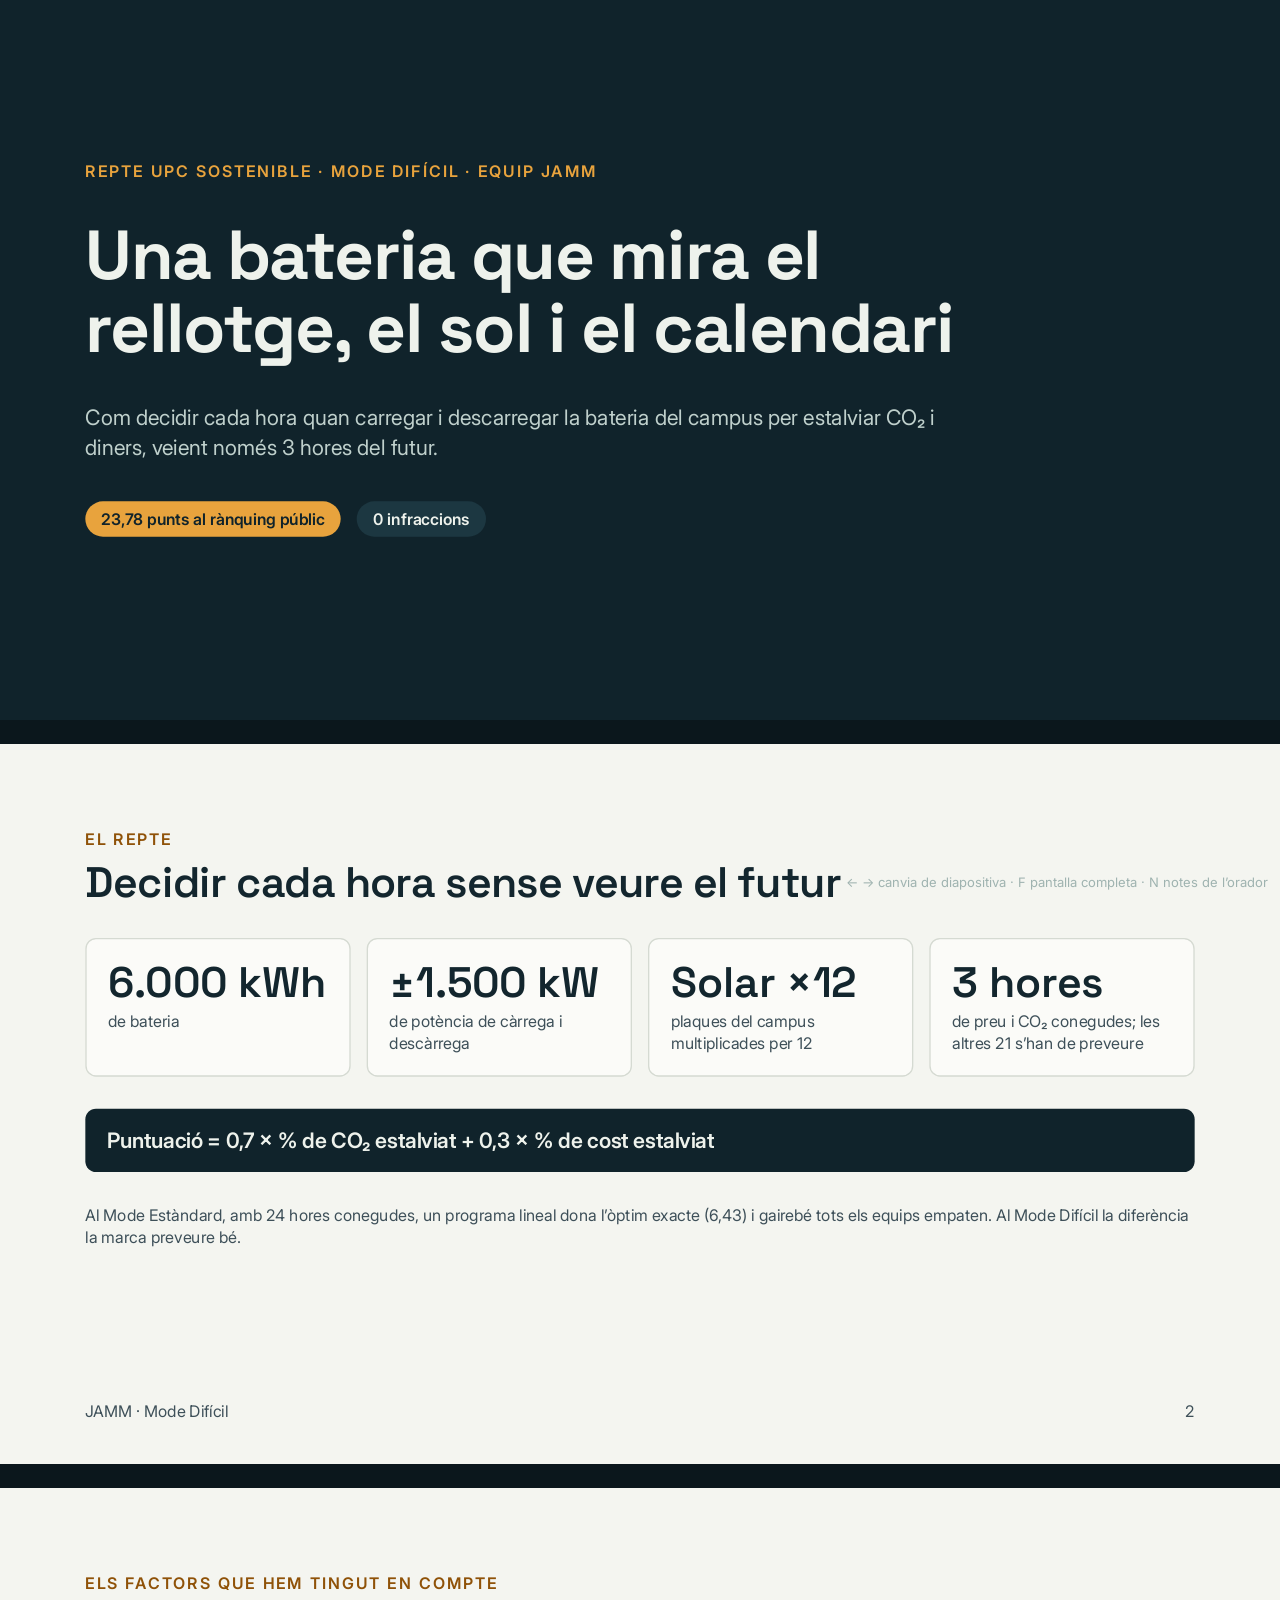
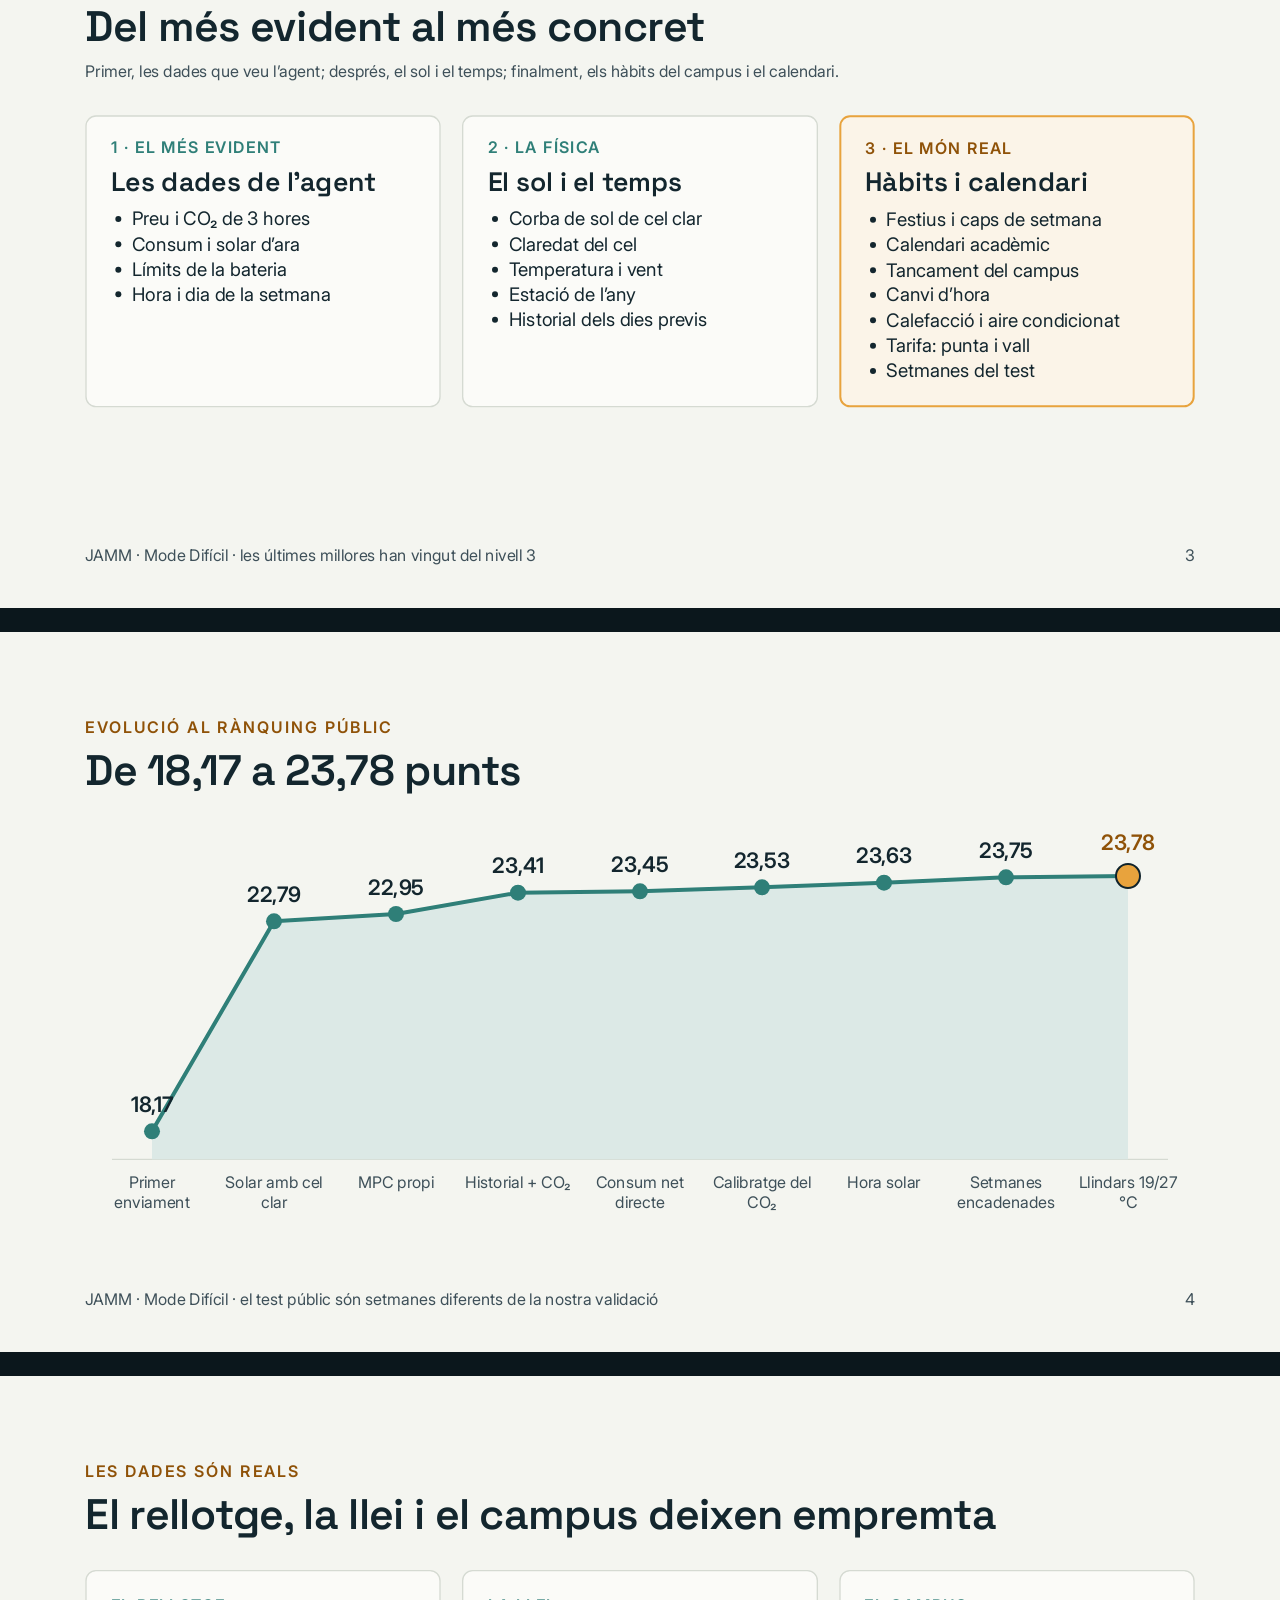
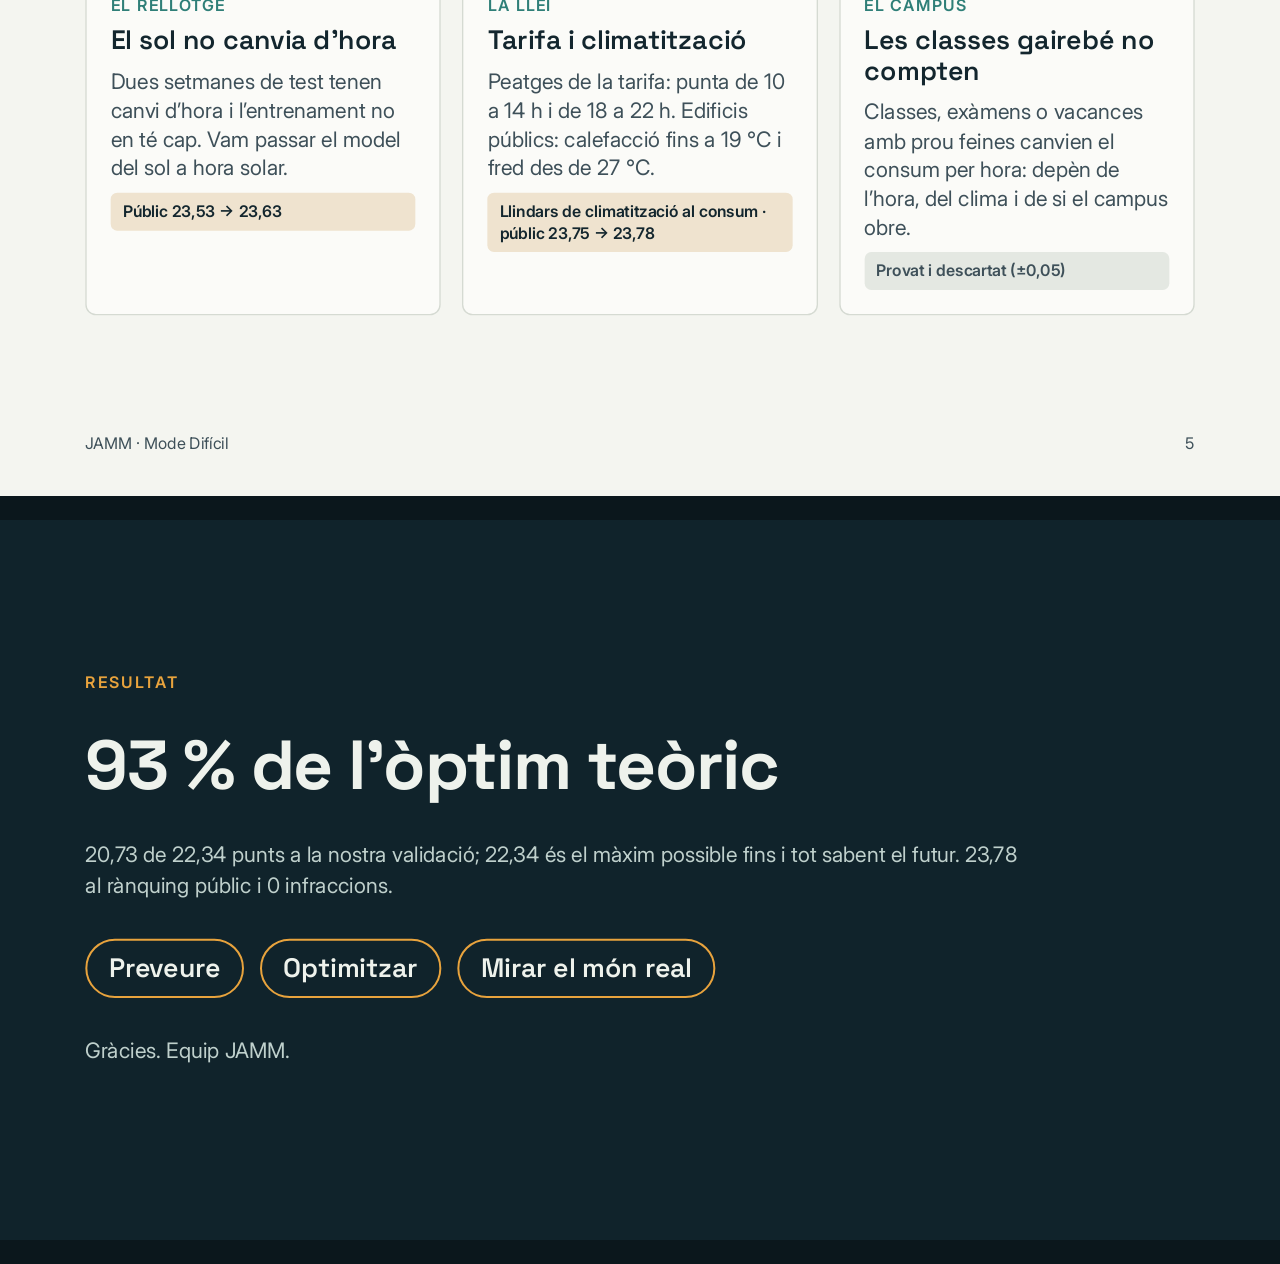
==== docs/presentacio_JAMM_ca.html @ a5fbaa05 "Presentació en català (6 diapositives) en HTML autònom Co-Authored-By: Claude Opus 5.5 <noreply@anth" ====
<!doctype html>
<html lang="ca"><head><meta charset="utf-8"><meta name="viewport" content="width=device-width,initial-scale=1">
<title>JAMM · Bateria del campus</title>
<link rel="stylesheet" href="https://fonts.googleapis.com/css2?family=Space+Grotesk:wght@300..700&family=Inter:wght@400;600&display=swap">
<style>
html,body{margin:0;background:#0B171C;}
body{counter-reset:page;}
.frame{position:relative;width:100vw;overflow:hidden;margin:0 auto 24px;}
.frame>section{position:absolute;left:0;top:0;width:1920px;height:1080px;transform-origin:0 0;}
.frame>section aside{display:none;}
body.notes .frame>section aside{display:block;position:absolute;left:128px;right:128px;bottom:8px;font-size:22px;line-height:1.35;background:rgba(16,35,43,.92);color:#EEF2EC;padding:16px 20px;border-radius:12px;}
.help{position:fixed;right:12px;bottom:10px;font:13px Inter,Arial,sans-serif;color:#9fb3b0;}
h1,h2,h3,p,ul{margin:0;}
:root {
  --dark: #10232B;
  --light: #F4F5F0;
  --amber: #E8A33D;
  --amber-ink: #8F5208;
  --ink: #13262E;
  --body: #3E5059;
  --dbody: #BFD0CC;
  --card: #FBFBF8;
  --line: #D5DAD2;
  --teal: #2F7F78;
}

section {
  background: var(--light);
  color: var(--ink);
  font-family: 'Inter', Arial, sans-serif;
  padding: 128px 128px 160px;
  display: flex;
  flex-direction: column;
  gap: 48px;
  box-sizing: border-box;
  counter-increment: page;
}
section.dark { background: var(--dark); color: #EEF2EC; }
section.accent { background: var(--amber); color: var(--dark); }

h1 { font-family: 'Space Grotesk', Arial, sans-serif; font-size: 104px; font-weight: 700; line-height: 1.05; letter-spacing: -2px; }
h2 { font-family: 'Space Grotesk', Arial, sans-serif; font-size: 64px; font-weight: 600; line-height: 1.1; letter-spacing: -1px; }
h3 { font-family: 'Space Grotesk', Arial, sans-serif; font-size: 40px; font-weight: 600; line-height: 1.15; }

.eyebrow { font-size: 24px; font-weight: 600; letter-spacing: 3px; text-transform: uppercase; color: var(--amber-ink); }
section.dark .eyebrow { color: var(--amber); }
section.accent .eyebrow { color: var(--dark); }

.lead { font-size: 32px; line-height: 1.45; color: var(--body); }
section.dark .lead { color: var(--dbody); }
section.accent .lead { color: var(--dark); }

.head { display: flex; flex-direction: column; gap: 16px; }

/* pie: una fila fijada */
.foot { position: absolute; left: 128px; bottom: 64px; width: 1664px; display: flex; justify-content: space-between; }
.foot .ft { font-size: 24px; color: var(--body); }
section.dark .foot .ft { color: var(--dbody); }
section.accent .foot .ft { color: var(--dark); }
.pg { font-size: 24px; color: var(--body); }
.pg::after { content: counter(page); }
section.accent .pg { color: var(--dark); }

/* portada */
.cover-title { max-width: 1400px; }
.cover-meta { display: flex; gap: 24px; }
.pill { font-size: 24px; font-weight: 600; padding: 12px 24px; border-radius: 999px; background: #1C3741; color: #EEF2EC; }
.pill.hot { background: var(--amber); color: var(--dark); }

/* tarjetas de cifras */
.tiles { display: grid; grid-template-columns: repeat(4, 1fr); gap: 24px; }
.tile { background: var(--card); border: 2px solid var(--line); border-radius: 16px; padding: 32px; display: flex; flex-direction: column; gap: 8px; }
.tile .big { font-family: 'Space Grotesk', Arial, sans-serif; font-size: 64px; font-weight: 600; line-height: 1.05; color: var(--ink); }
.tile .lbl { font-size: 24px; line-height: 1.35; color: var(--body); }
.formula { font-size: 32px; font-weight: 600; padding: 28px 32px; border-radius: 16px; background: var(--dark); color: #EEF2EC; }
.note { font-size: 24px; line-height: 1.4; color: var(--body); }

/* flujo de decisión */
.flow { display: flex; align-items: center; gap: 16px; }
.step { flex: 1; background: var(--card); border: 2px solid var(--line); border-radius: 16px; padding: 32px; display: flex; flex-direction: column; gap: 12px; align-self: stretch; }
.step .n { font-size: 24px; font-weight: 600; color: var(--amber-ink); }
.step .t { font-size: 24px; line-height: 1.4; color: var(--body); }
.arrow { width: 56px; height: 28px; background: var(--amber); }
.loop { font-size: 32px; line-height: 1.4; color: var(--ink); padding-left: 24px; border-left: 6px solid var(--amber); }

/* cifras grandes (diapositiva de acento) */
.vo { display: grid; grid-template-columns: repeat(3, 1fr); gap: 48px; }
.vo-item { display: flex; flex-direction: column; gap: 12px; padding-top: 24px; border-top: 4px solid var(--dark); }
.vo-item .num { font-family: 'Space Grotesk', Arial, sans-serif; font-size: 104px; font-weight: 700; line-height: 1; color: var(--dark); }
.vo-item .what { font-size: 32px; line-height: 1.35; color: var(--dark); }

/* gráfico de evolución */
.chart { position: relative; width: 1664px; height: 560px; }
.chart .val { position: absolute; width: 160px; font-size: 32px; font-weight: 600; text-align: center; color: var(--ink); }
.chart .val.best { color: var(--amber-ink); }
.chart .lab { position: absolute; top: 520px; width: 220px; font-size: 24px; line-height: 1.25; text-align: center; color: var(--body); }

/* tabla */
.tbl { font-size: 32px; color: var(--ink); width: 1664px; }

/* tarjetas del mundo real */
.cards3 { display: grid; grid-template-columns: repeat(3, 1fr); gap: 32px; }
.wcard { background: var(--card); border: 2px solid var(--line); border-radius: 16px; padding: 36px; display: flex; flex-direction: column; gap: 16px; }
.wcard .tag { font-size: 24px; font-weight: 600; letter-spacing: 2px; text-transform: uppercase; color: var(--teal); }
.wcard .txt { font-size: 32px; line-height: 1.35; color: var(--body); }
.wcard .res { font-size: 24px; font-weight: 600; line-height: 1.35; padding: 12px 18px; border-radius: 10px; background: #EFE3CF; color: var(--ink); }
.wcard .res.off { background: #E4E8E2; color: var(--body); }

/* filas de rigor */
.rows { display: flex; flex-direction: column; gap: 24px; }
.row { display: flex; gap: 32px; align-items: flex-start; background: var(--card); border: 2px solid var(--line); border-radius: 16px; padding: 24px 36px; }
.row .k { font-family: 'Space Grotesk', Arial, sans-serif; font-size: 64px; font-weight: 700; line-height: 1; color: var(--amber-ink); min-width: 64px; }
.row .rt { display: flex; flex-direction: column; gap: 8px; }
.row .rt .t { font-size: 32px; line-height: 1.35; color: var(--body); }

/* factors: tres nivells, del més evident al més concret */
.sub { font-size: 24px; line-height: 1.4; color: var(--body); }
.tiers { display: grid; grid-template-columns: repeat(3, 1fr); gap: 32px; }
.tier { background: var(--card); border: 2px solid var(--line); border-radius: 16px; padding: 32px 36px; display: flex; flex-direction: column; gap: 14px; }
.tier.hot { border: 3px solid var(--amber); background: #FBF4E8; }
.tier .lvl { font-size: 24px; font-weight: 600; letter-spacing: 2px; text-transform: uppercase; color: var(--teal); }
.tier.hot .lvl { color: var(--amber-ink); }
.tier .fl { font-size: 28px; line-height: 1.35; color: var(--ink); padding-left: 32px; }

/* cierre */
.words { display: flex; gap: 24px; }
.word { font-family: 'Space Grotesk', Arial, sans-serif; font-size: 40px; font-weight: 600; padding: 16px 32px; border-radius: 999px; border: 3px solid var(--amber); color: #EEF2EC; }

/* entrada suave */
@keyframes rise { from { opacity: 0; transform: translateY(24px); } to { opacity: 1; transform: translateY(0); } }
.in { animation: rise 600ms ease-out both; animation-delay: calc(var(--i, 0) * 120ms); }

</style></head><body>
<section id="cover" class="dark" style="justify-content:center; gap:56px;">
<p class="eyebrow">Repte UPC Sostenible · Mode Difícil · Equip JAMM</p>
<h1 class="cover-title">Una bateria que mira el rellotge, el sol i el calendari</h1>
<p class="lead" style="max-width:1300px;">Com decidir cada hora quan carregar i descarregar la bateria del campus per estalviar CO₂ i diners, veient només 3 hores del futur.</p>
<div class="cover-meta">
<p class="pill hot">23,78 punts al rànquing públic</p>
<p class="pill">0 infraccions</p>
</div>
<aside>Bon dia. Som l’equip JAMM. El nostre repte era controlar la bateria del campus hora a hora per estalviar el màxim de CO₂ i de diners. La dificultat: només veiem 3 hores del mercat. En aquests minuts us expliquem com ho hem resolt i, sobretot, què hem après d’unes dades que són reals.</aside>
</section>

<section id="reto">
<div class="head">
<p class="eyebrow">El repte</p>
<h2>Decidir cada hora sense veure el futur</h2>
</div>
<div class="tiles">
<div class="tile in" style="--i:0;"><p class="big">6.000 kWh</p><p class="lbl">de bateria</p></div>
<div class="tile in" style="--i:1;"><p class="big">±1.500 kW</p><p class="lbl">de potència de càrrega i descàrrega</p></div>
<div class="tile in" style="--i:2;"><p class="big">Solar ×12</p><p class="lbl">plaques del campus multiplicades per 12</p></div>
<div class="tile in" style="--i:3;"><p class="big">3 hores</p><p class="lbl">de preu i CO₂ conegudes; les altres 21 s’han de preveure</p></div>
</div>
<p class="formula">Puntuació = 0,7 × % de CO₂ estalviat + 0,3 × % de cost estalviat</p>
<p class="note">Al Mode Estàndard, amb 24 hores conegudes, un programa lineal dona l’òptim exacte (6,43) i gairebé tots els equips empaten. Al Mode Difícil la diferència la marca preveure bé.</p>
<div class="foot"><p class="ft">JAMM · Mode Difícil</p><div class="pg"></div></div>
<aside>El Mode Difícil té una bateria de 6.000 quilowatts hora, una potència de 1.500 i les plaques multiplicades per 12. Però només coneixem 3 hores de preu i de CO₂. La puntuació premia sobretot el CO₂, un 70 %. Al mode estàndard, amb 24 hores conegudes, un optimitzador ja dona el màxim exacte i per això tothom empatava. Aquí el que marca la diferència és preveure.</aside>
</section>

<section id="factors">
<div class="head">
<p class="eyebrow">Els factors que hem tingut en compte</p>
<h2>Del més evident al més concret</h2>
<p class="sub">Primer, les dades que veu l’agent; després, el sol i el temps; finalment, els hàbits del campus i el calendari.</p>
</div>
<div class="tiers">
<div class="tier in" style="--i:0;">
<p class="lvl">1 · El més evident</p>
<h3>Les dades de l’agent</h3>
<ul class="fl">
<li>Preu i CO₂ de 3 hores</li>
<li>Consum i solar d’ara</li>
<li>Límits de la bateria</li>
<li>Hora i dia de la setmana</li>
</ul>
</div>
<div class="tier in" style="--i:1;">
<p class="lvl">2 · La física</p>
<h3>El sol i el temps</h3>
<ul class="fl">
<li>Corba de sol de cel clar</li>
<li>Claredat del cel</li>
<li>Temperatura i vent</li>
<li>Estació de l’any</li>
<li>Historial dels dies previs</li>
</ul>
</div>
<div class="tier hot in" style="--i:2;">
<p class="lvl">3 · El món real</p>
<h3>Hàbits i calendari</h3>
<ul class="fl">
<li>Festius i caps de setmana</li>
<li>Calendari acadèmic</li>
<li>Tancament del campus</li>
<li>Canvi d’hora</li>
<li>Calefacció i aire condicionat</li>
<li>Tarifa: punta i vall</li>
<li>Setmanes del test</li>
</ul>
</div>
</div>
<div class="foot"><p class="ft">JAMM · Mode Difícil · les últimes millores han vingut del nivell 3</p><div class="pg"></div></div>
<aside>Aquest és el camí que hem seguit. Primer, el més evident: les dades que veu l’agent, el preu, el CO₂, el consum i la solar. Després, la física: la corba del sol, la claredat del cel, la temperatura i l’estació. I finalment, el que fa que aquestes dades siguin reals: els hàbits del campus i el calendari. Festius, vacances, el canvi d’hora, la calefacció i l’aire condicionat segons la temporada, i la tarifa elèctrica. Les últimes millores han vingut d’aquí.</aside>
</section>

<section id="evolucion">
<div class="head">
<p class="eyebrow">Evolució al rànquing públic</p>
<h2>De 18,17 a 23,78 punts</h2>
</div>
<div class="chart">
<svg aria-label="Gràfic de la puntuació pública per versió: 18,17; 22,79; 22,95; 23,41; 23,45; 23,53; 23,63; 23,75 i 23,78" width="1664" height="600" viewBox="0 0 1664 600" style="position:absolute; left:0; top:0; width:1664px; height:600px;">
<line x1="40" y1="500" x2="1624" y2="500" stroke="#D5DAD2" stroke-width="2"/>
<polygon points="100,458 283,143 466,132 649,100 832,98 1015,92 1198,85 1381,77 1564,75 1564,500 100,500" fill="#DCE9E6"/>
<polyline points="100,458 283,143 466,132 649,100 832,98 1015,92 1198,85 1381,77 1564,75" fill="none" stroke="#2F7F78" stroke-width="6" stroke-linejoin="round"/>
<circle cx="100" cy="458" r="12" fill="#2F7F78"/>
<circle cx="283" cy="143" r="12" fill="#2F7F78"/>
<circle cx="466" cy="132" r="12" fill="#2F7F78"/>
<circle cx="649" cy="100" r="12" fill="#2F7F78"/>
<circle cx="832" cy="98" r="12" fill="#2F7F78"/>
<circle cx="1015" cy="92" r="12" fill="#2F7F78"/>
<circle cx="1198" cy="85" r="12" fill="#2F7F78"/>
<circle cx="1381" cy="77" r="12" fill="#2F7F78"/>
<circle cx="1564" cy="75" r="18" fill="#E8A33D" stroke="#10232B" stroke-width="3"/>
</svg>
<p class="val" style="left:20px; top:398px;">18,17</p>
<p class="val" style="left:203px; top:83px;">22,79</p>
<p class="val" style="left:386px; top:72px;">22,95</p>
<p class="val" style="left:569px; top:40px;">23,41</p>
<p class="val" style="left:752px; top:38px;">23,45</p>
<p class="val" style="left:935px; top:32px;">23,53</p>
<p class="val" style="left:1118px; top:25px;">23,63</p>
<p class="val" style="left:1301px; top:17px;">23,75</p>
<p class="val best" style="left:1484px; top:5px;">23,78</p>
<p class="lab" style="left:10px; width:180px;">Primer enviament</p>
<p class="lab" style="left:193px; width:180px;">Solar amb cel clar</p>
<p class="lab" style="left:376px; width:180px;">MPC propi</p>
<p class="lab" style="left:559px; width:180px;">Historial + CO₂</p>
<p class="lab" style="left:742px; width:180px;">Consum net directe</p>
<p class="lab" style="left:925px; width:180px;">Calibratge del CO₂</p>
<p class="lab" style="left:1108px; width:180px;">Hora solar</p>
<p class="lab" style="left:1291px; width:180px;">Setmanes encadenades</p>
<p class="lab" style="left:1474px; width:180px;">Llindars 19/27 °C</p>
</div>
<div class="foot"><p class="ft">JAMM · Mode Difícil · el test públic són setmanes diferents de la nostra validació</p><div class="pg"></div></div>
<aside>Així ha evolucionat la nostra puntuació pública. El gran salt ve de preveure bé la solar amb un model físic de cel clar. Després, cada versió suma dècimes: començar amb historial, un CO₂ millor previst, el calibratge del CO₂, l’hora solar, planificar el salt entre les setmanes del test i, finalment, els llindars de climatització dels edificis públics. De 18,17 a 23,78.</aside>
</section>

<section id="mundo">
<div class="head">
<p class="eyebrow">Les dades són reals</p>
<h2>El rellotge, la llei i el campus deixen empremta</h2>
</div>
<div class="cards3">
<div class="wcard in" style="--i:0;">
<p class="tag">El rellotge</p>
<h3>El sol no canvia d’hora</h3>
<p class="txt">Dues setmanes de test tenen canvi d’hora i l’entrenament no en té cap. Vam passar el model del sol a hora solar.</p>
<p class="res">Públic 23,53 → 23,63</p>
</div>
<div class="wcard in" style="--i:1;">
<p class="tag">La llei</p>
<h3>Tarifa i climatització</h3>
<p class="txt">Peatges de la tarifa: punta de 10 a 14 h i de 18 a 22 h. Edificis públics: calefacció fins a 19 °C i fred des de 27 °C.</p>
<p class="res">Llindars de climatització al consum · públic 23,75 → 23,78</p>
</div>
<div class="wcard in" style="--i:2;">
<p class="tag">El campus</p>
<h3>Les classes gairebé no compten</h3>
<p class="txt">Classes, exàmens o vacances amb prou feines canvien el consum per hora: depèn de l’hora, del clima i de si el campus obre.</p>
<p class="res off">Provat i descartat (±0,05)</p>
</div>
</div>
<div class="foot"><p class="ft">JAMM · Mode Difícil</p><div class="pg"></div></div>
<aside>El més interessant: les dades són reals i el món real hi deixa empremta. El rellotge: el sol no canvia d’hora, però el rellotge sí, i dues setmanes de test tenen canvi d’hora. La llei: el preu porta els peatges de la tarifa regulada, i els edificis públics tenen límits de climatització, 19 graus a l’hivern i 27 a l’estiu; afegir-los al model de consum ens ha donat la millor puntuació. I el campus: vam comprovar que les classes i els exàmens gairebé no canvien el consum, i ho vam descartar.</aside>
</section>

<section id="cierre" class="dark" style="justify-content:center; gap:56px;">
<p class="eyebrow">Resultat</p>
<h1>93 % de l’òptim teòric</h1>
<p class="lead" style="max-width:1400px;">20,73 de 22,34 punts a la nostra validació; 22,34 és el màxim possible fins i tot sabent el futur. 23,78 al rànquing públic i 0 infraccions.</p>
<div class="words">
<p class="word">Preveure</p>
<p class="word">Optimitzar</p>
<p class="word">Mirar el món real</p>
</div>
<p class="lead">Gràcies. Equip JAMM.</p>
<aside>En resum: el nostre agent aconsegueix el 93 % del que faria un agent que conegués el futur. Ho hem aconseguit combinant tres coses: preveure bé, optimitzar cada hora i mirar el món real: el rellotge, la tarifa, les normes de climatització i el calendari. Moltes gràcies.</aside>
</section>

<div class="help">← → canvia de diapositiva · F pantalla completa · N notes de l’orador</div>
<script>
const secs=[...document.querySelectorAll('body>section')];
secs.forEach(s=>{const f=document.createElement('div');f.className='frame';s.parentNode.insertBefore(f,s);f.appendChild(s);});
function fit(){const w=document.documentElement.clientWidth,h=window.innerHeight;const k=document.fullscreenElement?Math.min(w/1920,h/1080):w/1920;
document.querySelectorAll('.frame').forEach(f=>{f.style.width=(1920*k)+'px';f.style.height=(1080*k)+'px';f.firstElementChild.style.transform='scale('+k+')';});}
addEventListener('resize',fit);document.addEventListener('fullscreenchange',fit);fit();
let cur=0;const frames=()=>[...document.querySelectorAll('.frame')];
function go(i){const fs=frames();cur=Math.max(0,Math.min(fs.length-1,i));fs[cur].scrollIntoView({behavior:'smooth',block:'center'});}
addEventListener('keydown',e=>{if(['ArrowRight','ArrowDown','PageDown',' '].includes(e.key)){e.preventDefault();go(cur+1);}
else if(['ArrowLeft','ArrowUp','PageUp'].includes(e.key)){e.preventDefault();go(cur-1);}
else if(e.key==='f'||e.key==='F'){document.fullscreenElement?document.exitFullscreen():document.documentElement.requestFullscreen();}
else if(e.key==='n'||e.key==='N'){document.body.classList.toggle('notes');}});
</script></body></html>
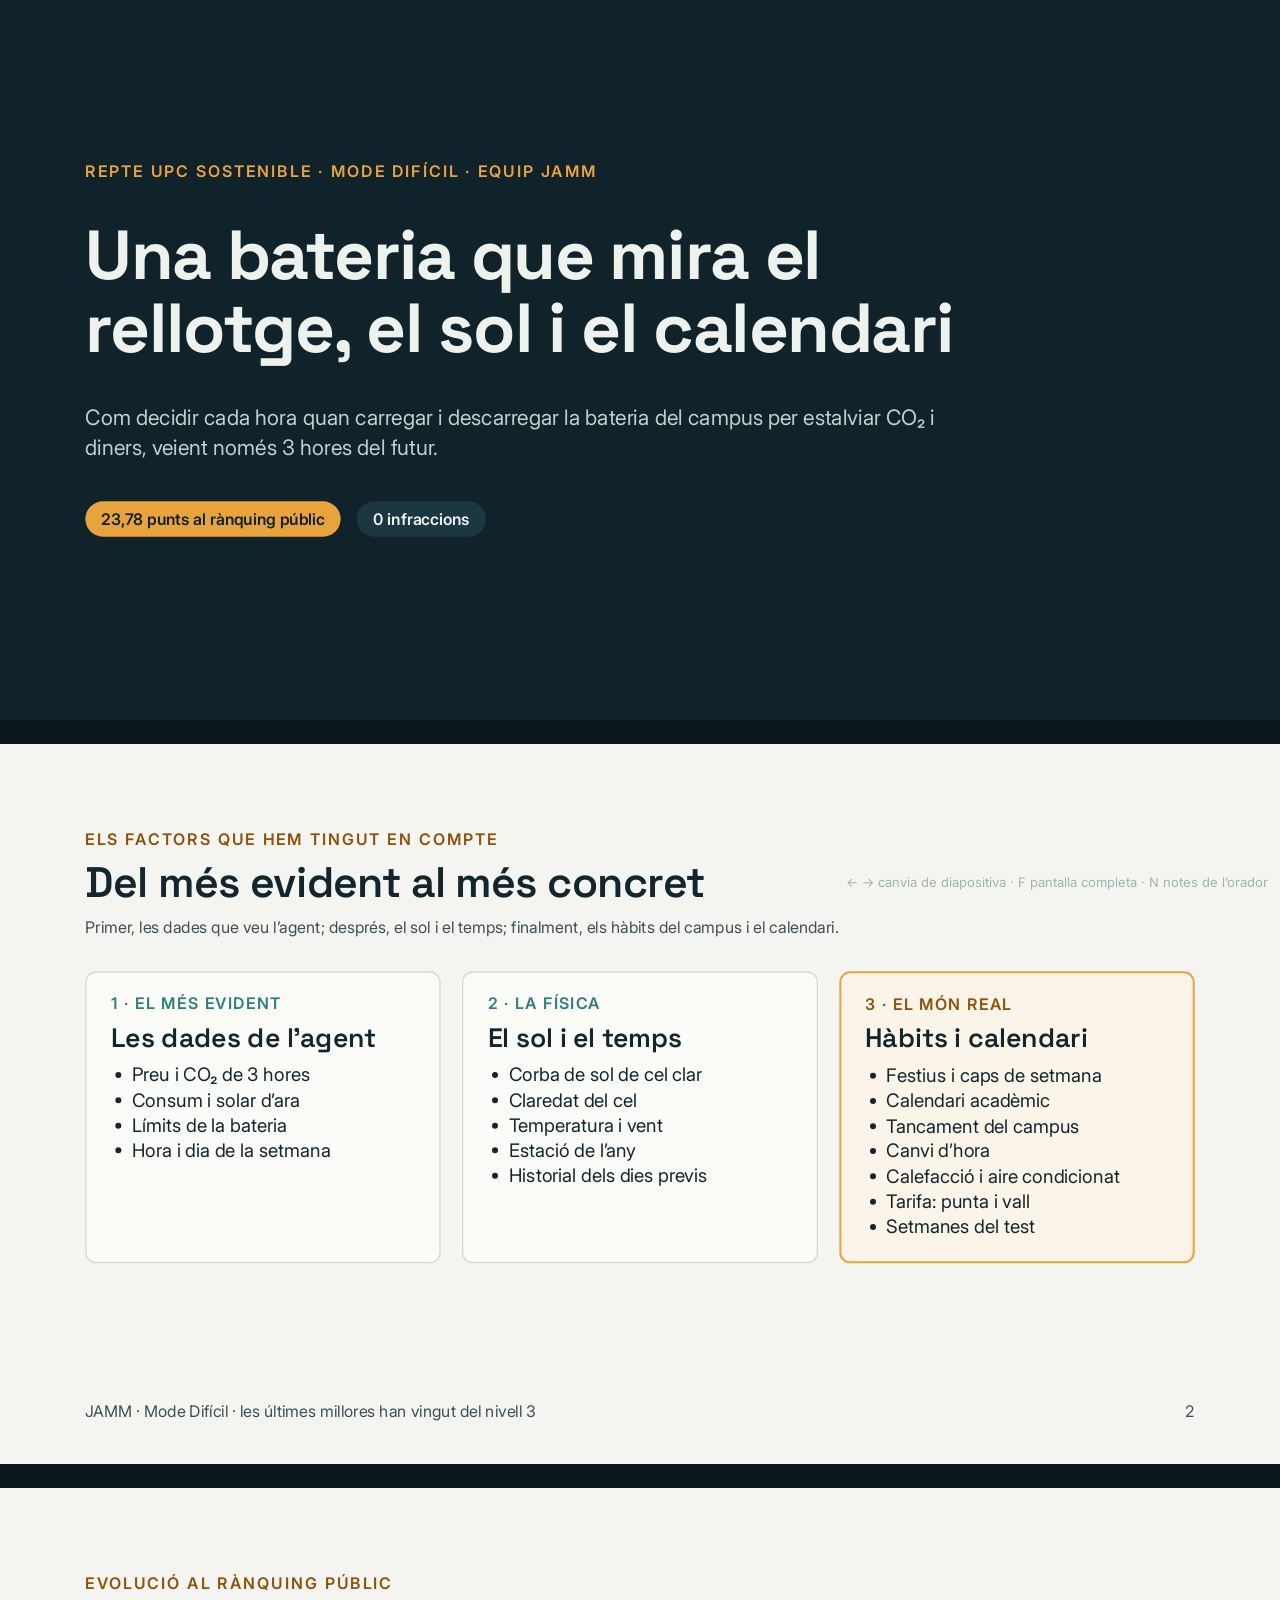
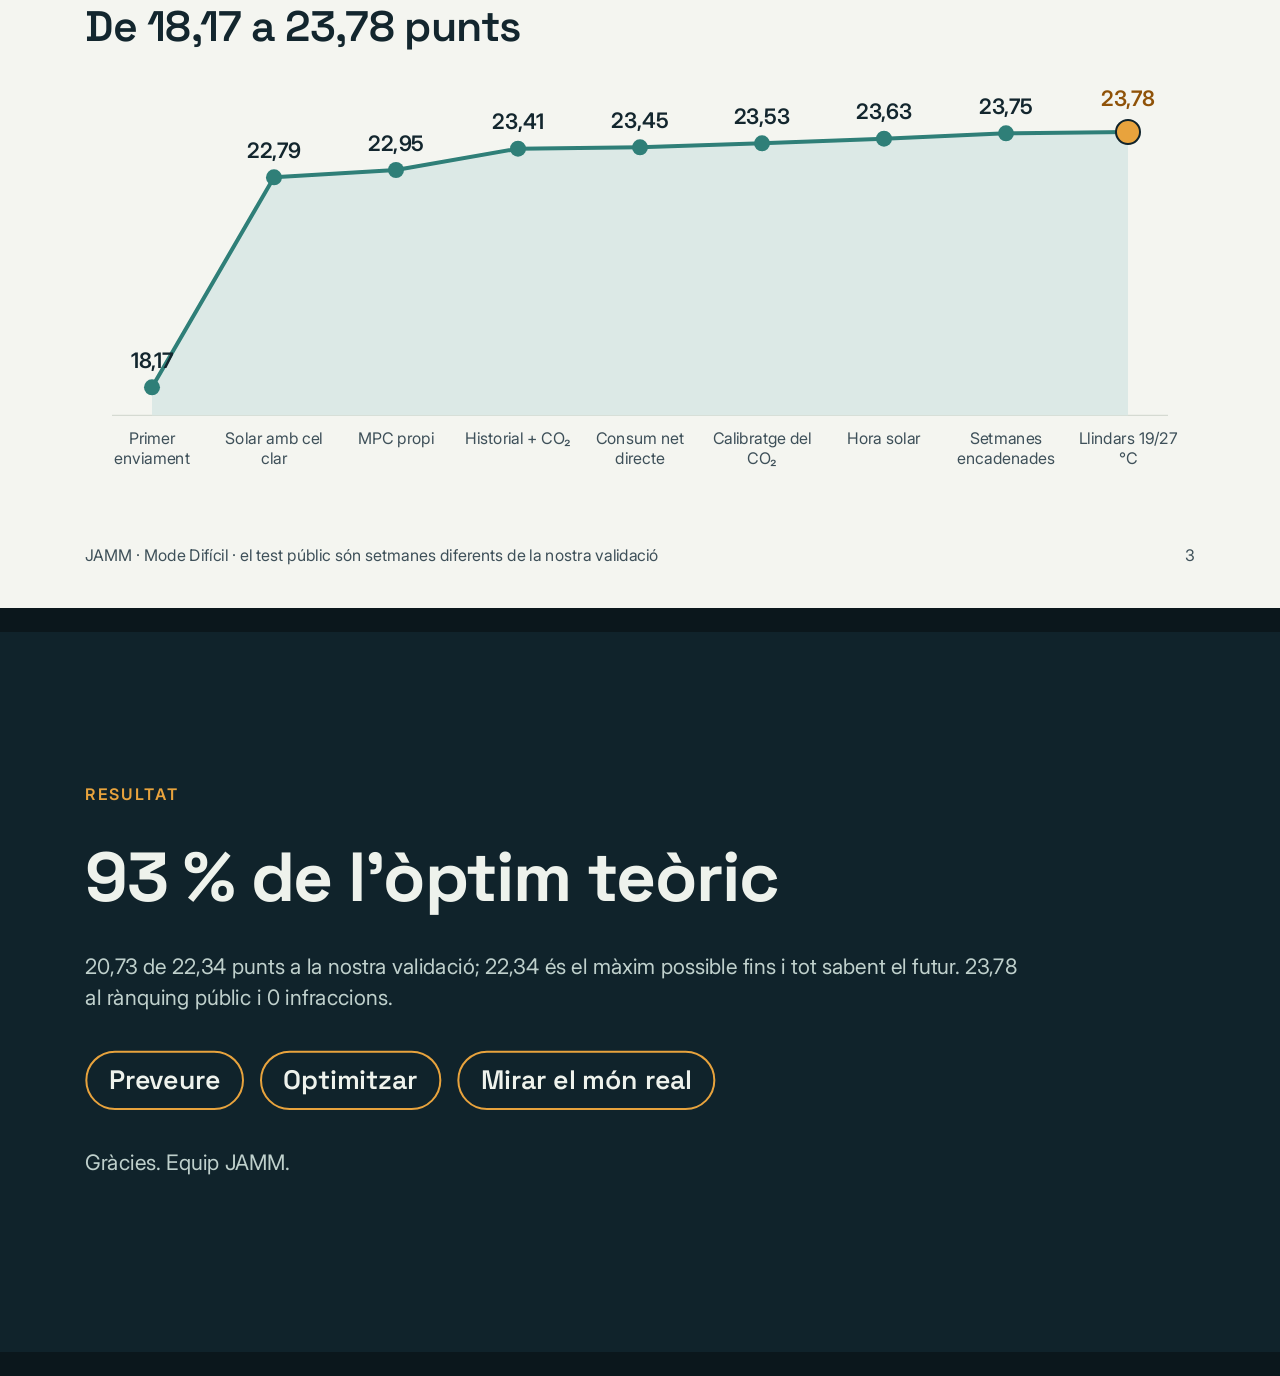
==== commit f7ed4278: "Presentació en català: 4 diapositives (sense el repte ni les dades reals) Co-Authored-By: Claude Opu" ====
--- a/docs/presentacio_JAMM_ca.html
+++ b/docs/presentacio_JAMM_ca.html
@@ -140,23 +140,6 @@
 <p class="pill">0 infraccions</p>
 </div>
 <aside>Bon dia. Som l’equip JAMM. El nostre repte era controlar la bateria del campus hora a hora per estalviar el màxim de CO₂ i de diners. La dificultat: només veiem 3 hores del mercat. En aquests minuts us expliquem com ho hem resolt i, sobretot, què hem après d’unes dades que són reals.</aside>
-</section>
-
-<section id="reto">
-<div class="head">
-<p class="eyebrow">El repte</p>
-<h2>Decidir cada hora sense veure el futur</h2>
-</div>
-<div class="tiles">
-<div class="tile in" style="--i:0;"><p class="big">6.000 kWh</p><p class="lbl">de bateria</p></div>
-<div class="tile in" style="--i:1;"><p class="big">±1.500 kW</p><p class="lbl">de potència de càrrega i descàrrega</p></div>
-<div class="tile in" style="--i:2;"><p class="big">Solar ×12</p><p class="lbl">plaques del campus multiplicades per 12</p></div>
-<div class="tile in" style="--i:3;"><p class="big">3 hores</p><p class="lbl">de preu i CO₂ conegudes; les altres 21 s’han de preveure</p></div>
-</div>
-<p class="formula">Puntuació = 0,7 × % de CO₂ estalviat + 0,3 × % de cost estalviat</p>
-<p class="note">Al Mode Estàndard, amb 24 hores conegudes, un programa lineal dona l’òptim exacte (6,43) i gairebé tots els equips empaten. Al Mode Difícil la diferència la marca preveure bé.</p>
-<div class="foot"><p class="ft">JAMM · Mode Difícil</p><div class="pg"></div></div>
-<aside>El Mode Difícil té una bateria de 6.000 quilowatts hora, una potència de 1.500 i les plaques multiplicades per 12. Però només coneixem 3 hores de preu i de CO₂. La puntuació premia sobretot el CO₂, un 70 %. Al mode estàndard, amb 24 hores conegudes, un optimitzador ja dona el màxim exacte i per això tothom empatava. Aquí el que marca la diferència és preveure.</aside>
 </section>
 
 <section id="factors">
@@ -248,35 +231,6 @@
 <aside>Així ha evolucionat la nostra puntuació pública. El gran salt ve de preveure bé la solar amb un model físic de cel clar. Després, cada versió suma dècimes: començar amb historial, un CO₂ millor previst, el calibratge del CO₂, l’hora solar, planificar el salt entre les setmanes del test i, finalment, els llindars de climatització dels edificis públics. De 18,17 a 23,78.</aside>
 </section>
 
-<section id="mundo">
-<div class="head">
-<p class="eyebrow">Les dades són reals</p>
-<h2>El rellotge, la llei i el campus deixen empremta</h2>
-</div>
-<div class="cards3">
-<div class="wcard in" style="--i:0;">
-<p class="tag">El rellotge</p>
-<h3>El sol no canvia d’hora</h3>
-<p class="txt">Dues setmanes de test tenen canvi d’hora i l’entrenament no en té cap. Vam passar el model del sol a hora solar.</p>
-<p class="res">Públic 23,53 → 23,63</p>
-</div>
-<div class="wcard in" style="--i:1;">
-<p class="tag">La llei</p>
-<h3>Tarifa i climatització</h3>
-<p class="txt">Peatges de la tarifa: punta de 10 a 14 h i de 18 a 22 h. Edificis públics: calefacció fins a 19 °C i fred des de 27 °C.</p>
-<p class="res">Llindars de climatització al consum · públic 23,75 → 23,78</p>
-</div>
-<div class="wcard in" style="--i:2;">
-<p class="tag">El campus</p>
-<h3>Les classes gairebé no compten</h3>
-<p class="txt">Classes, exàmens o vacances amb prou feines canvien el consum per hora: depèn de l’hora, del clima i de si el campus obre.</p>
-<p class="res off">Provat i descartat (±0,05)</p>
-</div>
-</div>
-<div class="foot"><p class="ft">JAMM · Mode Difícil</p><div class="pg"></div></div>
-<aside>El més interessant: les dades són reals i el món real hi deixa empremta. El rellotge: el sol no canvia d’hora, però el rellotge sí, i dues setmanes de test tenen canvi d’hora. La llei: el preu porta els peatges de la tarifa regulada, i els edificis públics tenen límits de climatització, 19 graus a l’hivern i 27 a l’estiu; afegir-los al model de consum ens ha donat la millor puntuació. I el campus: vam comprovar que les classes i els exàmens gairebé no canvien el consum, i ho vam descartar.</aside>
-</section>
-
 <section id="cierre" class="dark" style="justify-content:center; gap:56px;">
 <p class="eyebrow">Resultat</p>
 <h1>93 % de l’òptim teòric</h1>
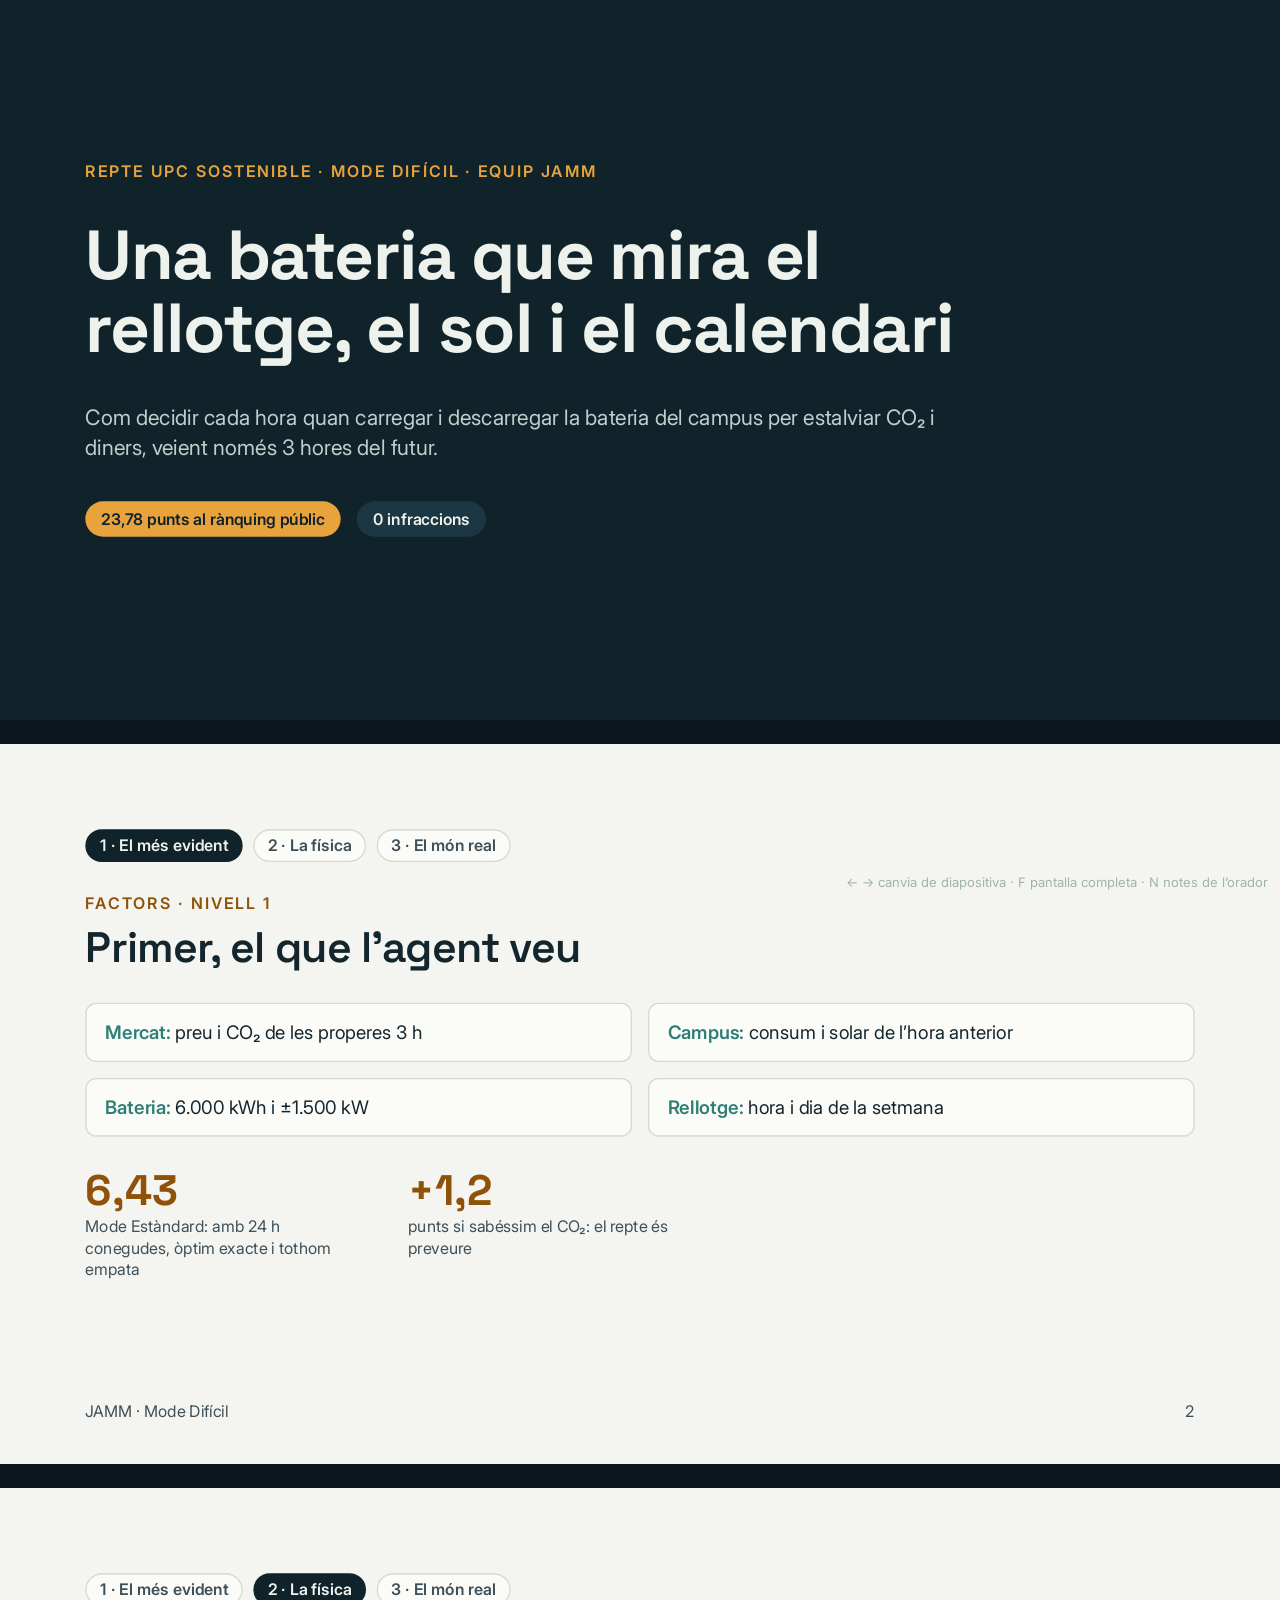
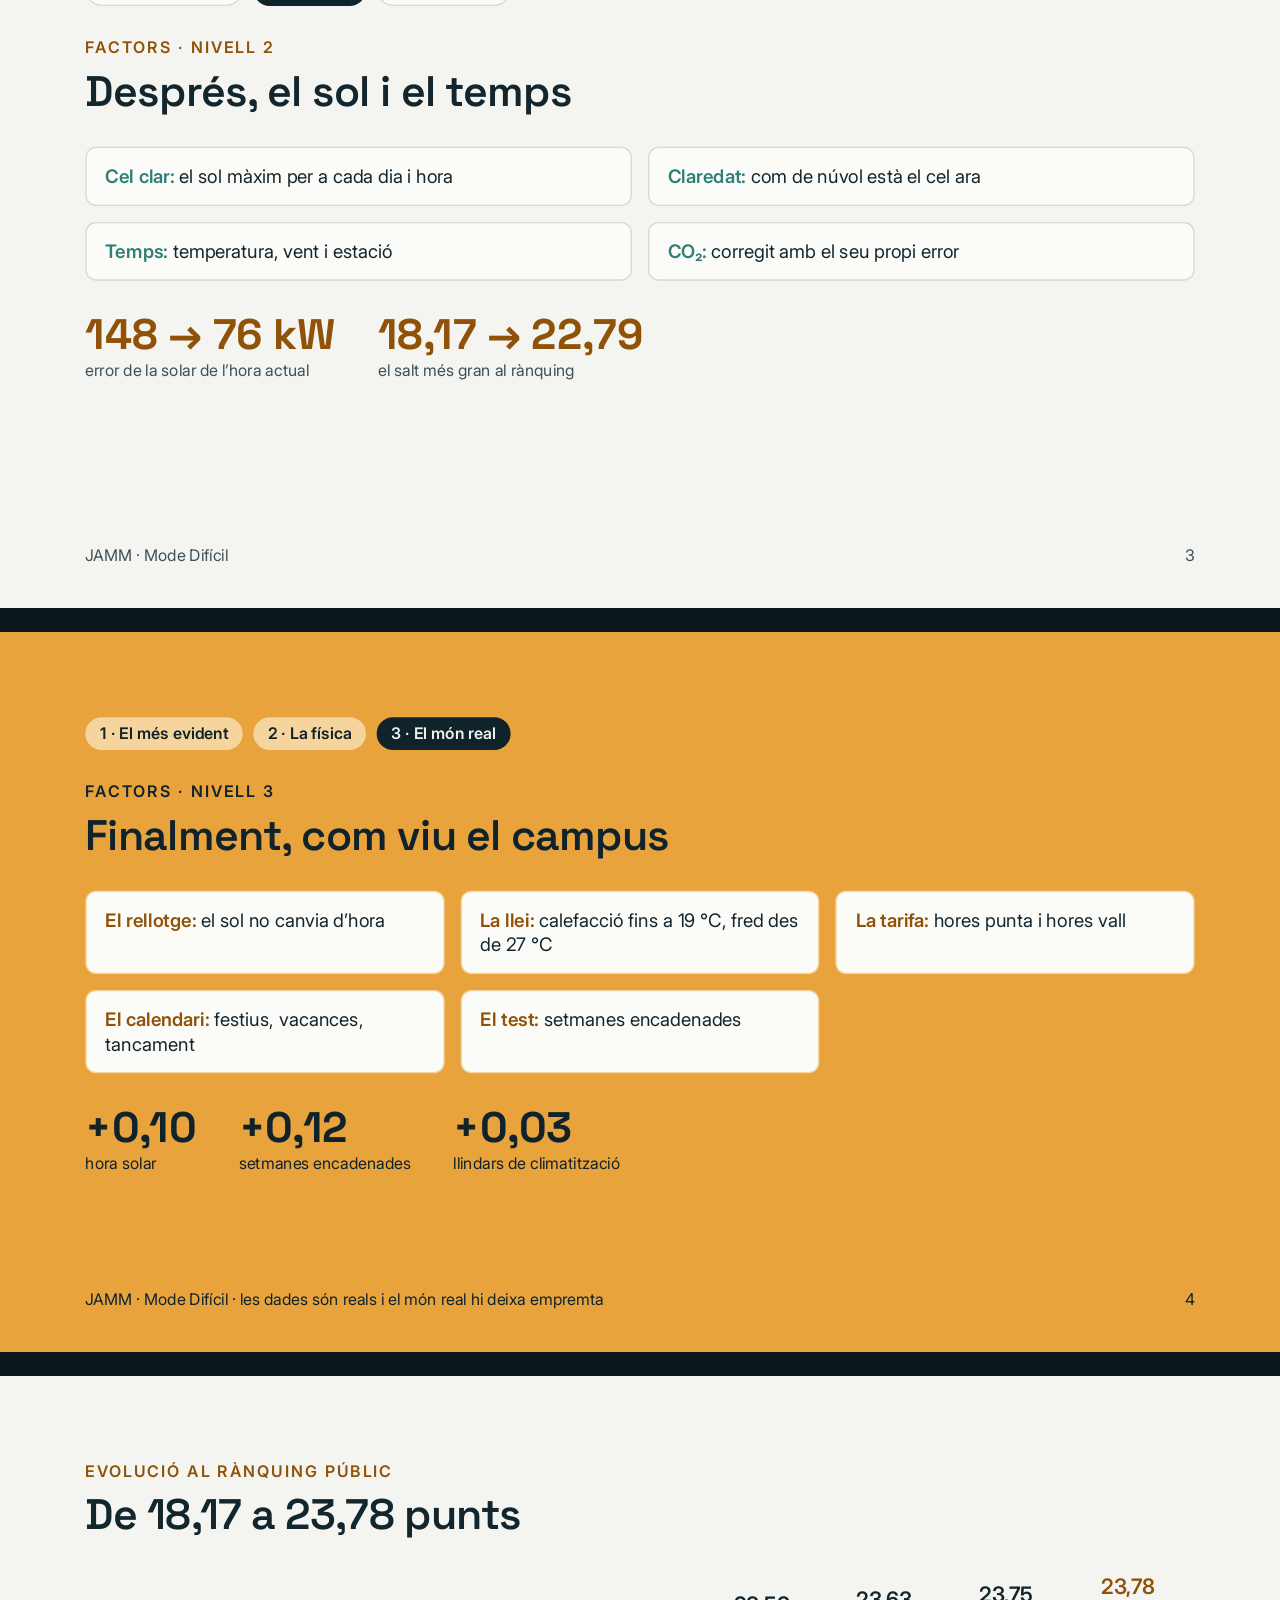
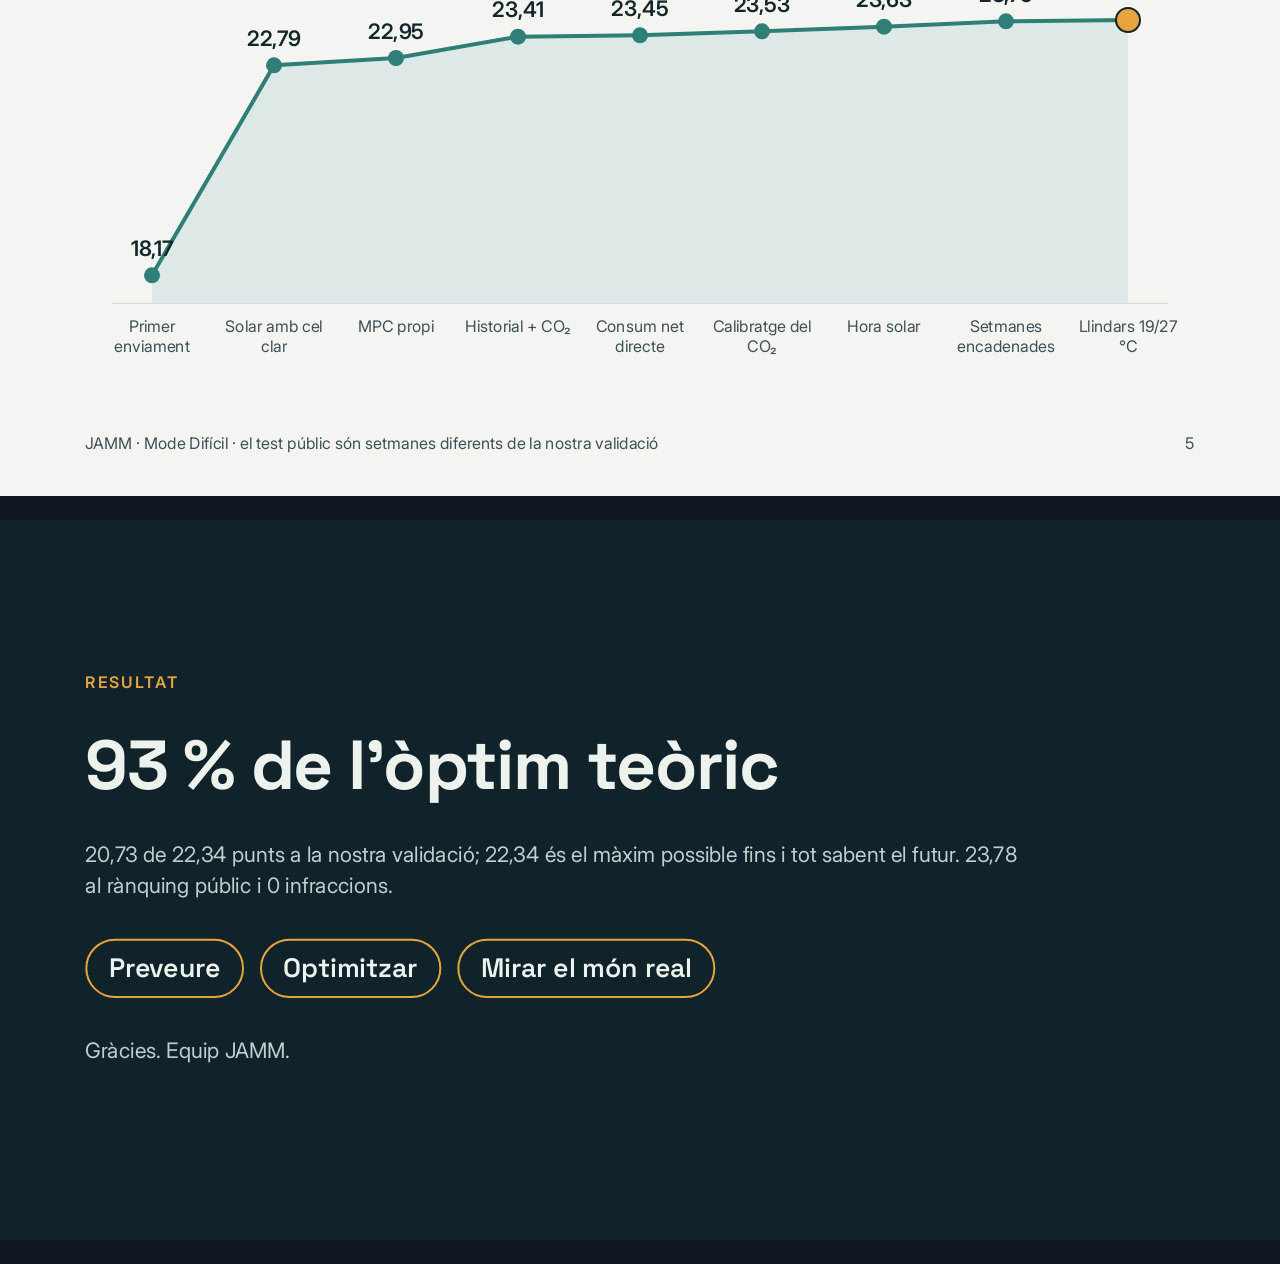
==== commit 13f5cb28: "Presentació en català: factors en tres diapositives (evident, física, món real) Co-Authored-By: Clau" ====
--- a/docs/presentacio_JAMM_ca.html
+++ b/docs/presentacio_JAMM_ca.html
@@ -122,6 +122,25 @@
 .tier.hot .lvl { color: var(--amber-ink); }
 .tier .fl { font-size: 28px; line-height: 1.35; color: var(--ink); padding-left: 32px; }
 
+/* recorregut en tres nivells */
+.steps { display: flex; gap: 16px; }
+.stp { font-size: 24px; font-weight: 600; padding: 8px 20px; border-radius: 999px; border: 2px solid var(--line); color: var(--body); background: var(--card); }
+.stp.on { background: var(--dark); border-color: var(--dark); color: #EEF2EC; }
+section.accent .stp { background: #F6D49E; border-color: #F6D49E; color: var(--dark); }
+section.accent .stp.on { background: var(--dark); border-color: var(--dark); color: #EEF2EC; }
+.chips { display: grid; grid-template-columns: repeat(2, 1fr); gap: 24px; }
+.chips.three { grid-template-columns: repeat(3, 1fr); }
+.chip { background: var(--card); border: 2px solid var(--line); border-radius: 16px; padding: 24px 28px; font-size: 28px; line-height: 1.3; color: var(--ink); }
+.chip .ck { font-weight: 600; color: var(--teal); }
+section.accent .chip { border-color: #F6D49E; }
+section.accent .chip .ck { color: var(--amber-ink); }
+.keys { display: flex; gap: 64px; }
+.key { display: flex; flex-direction: column; gap: 4px; }
+.key .kn { font-family: 'Space Grotesk', Arial, sans-serif; font-size: 64px; font-weight: 700; line-height: 1.05; color: var(--amber-ink); }
+.key .kl { font-size: 24px; line-height: 1.35; color: var(--body); max-width: 420px; }
+section.accent .key .kn { color: var(--dark); }
+section.accent .key .kl { color: var(--dark); }
+
 /* cierre */
 .words { display: flex; gap: 24px; }
 .word { font-family: 'Space Grotesk', Arial, sans-serif; font-size: 40px; font-weight: 600; padding: 16px 32px; border-radius: 999px; border: 3px solid var(--amber); color: #EEF2EC; }
@@ -142,50 +161,82 @@
 <aside>Bon dia. Som l’equip JAMM. El nostre repte era controlar la bateria del campus hora a hora per estalviar el màxim de CO₂ i de diners. La dificultat: només veiem 3 hores del mercat. En aquests minuts us expliquem com ho hem resolt i, sobretot, què hem après d’unes dades que són reals.</aside>
 </section>
 
-<section id="factors">
+<section id="f1">
+<div class="steps"><p class="stp on">1 · El més evident</p><p class="stp">2 · La física</p><p class="stp">3 · El món real</p></div>
 <div class="head">
-<p class="eyebrow">Els factors que hem tingut en compte</p>
-<h2>Del més evident al més concret</h2>
-<p class="sub">Primer, les dades que veu l’agent; després, el sol i el temps; finalment, els hàbits del campus i el calendari.</p>
-</div>
-<div class="tiers">
-<div class="tier in" style="--i:0;">
-<p class="lvl">1 · El més evident</p>
-<h3>Les dades de l’agent</h3>
-<ul class="fl">
-<li>Preu i CO₂ de 3 hores</li>
-<li>Consum i solar d’ara</li>
-<li>Límits de la bateria</li>
-<li>Hora i dia de la setmana</li>
-</ul>
-</div>
-<div class="tier in" style="--i:1;">
-<p class="lvl">2 · La física</p>
-<h3>El sol i el temps</h3>
-<ul class="fl">
-<li>Corba de sol de cel clar</li>
-<li>Claredat del cel</li>
-<li>Temperatura i vent</li>
-<li>Estació de l’any</li>
-<li>Historial dels dies previs</li>
-</ul>
-</div>
-<div class="tier hot in" style="--i:2;">
-<p class="lvl">3 · El món real</p>
-<h3>Hàbits i calendari</h3>
-<ul class="fl">
-<li>Festius i caps de setmana</li>
-<li>Calendari acadèmic</li>
-<li>Tancament del campus</li>
-<li>Canvi d’hora</li>
-<li>Calefacció i aire condicionat</li>
-<li>Tarifa: punta i vall</li>
-<li>Setmanes del test</li>
-</ul>
-</div>
-</div>
-<div class="foot"><p class="ft">JAMM · Mode Difícil · les últimes millores han vingut del nivell 3</p><div class="pg"></div></div>
-<aside>Aquest és el camí que hem seguit. Primer, el més evident: les dades que veu l’agent, el preu, el CO₂, el consum i la solar. Després, la física: la corba del sol, la claredat del cel, la temperatura i l’estació. I finalment, el que fa que aquestes dades siguin reals: els hàbits del campus i el calendari. Festius, vacances, el canvi d’hora, la calefacció i l’aire condicionat segons la temporada, i la tarifa elèctrica. Les últimes millores han vingut d’aquí.</aside>
+<p class="eyebrow">Factors · nivell 1</p>
+<h2>Primer, el que l’agent veu</h2>
+</div>
+<div class="chips">
+<p class="chip in" style="--i:0;"><span class="ck">Mercat:</span> preu i CO₂ de les properes 3 h</p>
+<p class="chip in" style="--i:1;"><span class="ck">Campus:</span> consum i solar de l’hora anterior</p>
+<p class="chip in" style="--i:2;"><span class="ck">Bateria:</span> 6.000 kWh i ±1.500 kW</p>
+<p class="chip in" style="--i:3;"><span class="ck">Rellotge:</span> hora i dia de la setmana</p>
+</div>
+<div class="keys">
+<div class="key"><p class="kn">6,43</p><p class="kl">Mode Estàndard: amb 24 h conegudes, òptim exacte i tothom empata</p></div>
+<div class="key"><p class="kn">+1,2</p><p class="kl">punts si sabéssim el CO₂: el repte és preveure</p></div>
+</div>
+<div class="foot"><p class="ft">JAMM · Mode Difícil</p><div class="pg"></div></div>
+<aside>Vam començar pel més evident: el que l’agent veu directament. El preu i el CO₂ de les tres hores següents, el consum i la solar de l’hora anterior, els límits de la bateria i l’hora del dia.
+
+Una primera reflexió: al Mode Estàndard, amb 24 hores de mercat conegudes, això ja n’hi havia prou. Un programa lineal donava l’òptim exacte, 6,43, i per això gairebé tots els equips hi vam empatar. El problema estava resolt i no hi havia res a guanyar.
+
+Al Mode Difícil tot canvia: només veiem tres hores. Així que, abans de provar idees a cegues, vam mesurar on eren els punts. Vam donar a l’agent les dades reals, una a una. Saber el CO₂ valia 1,2 punts; saber el consum i la solar de l’hora actual, 0,7; el preu, només 0,2. Conclusió: el repte no és optimitzar, és preveure, i sobretot preveure el CO₂.</aside>
+</section>
+
+<section id="f2">
+<div class="steps"><p class="stp">1 · El més evident</p><p class="stp on">2 · La física</p><p class="stp">3 · El món real</p></div>
+<div class="head">
+<p class="eyebrow">Factors · nivell 2</p>
+<h2>Després, el sol i el temps</h2>
+</div>
+<div class="chips">
+<p class="chip in" style="--i:0;"><span class="ck">Cel clar:</span> el sol màxim per a cada dia i hora</p>
+<p class="chip in" style="--i:1;"><span class="ck">Claredat:</span> com de núvol està el cel ara</p>
+<p class="chip in" style="--i:2;"><span class="ck">Temps:</span> temperatura, vent i estació</p>
+<p class="chip in" style="--i:3;"><span class="ck">CO₂:</span> corregit amb el seu propi error</p>
+</div>
+<div class="keys">
+<div class="key"><p class="kn">148 → 76 kW</p><p class="kl">error de la solar de l’hora actual</p></div>
+<div class="key"><p class="kn">18,17 → 22,79</p><p class="kl">el salt més gran al rànquing</p></div>
+</div>
+<div class="foot"><p class="ft">JAMM · Mode Difícil</p><div class="pg"></div></div>
+<aside>El segon nivell va ser la física. Amb la solar multiplicada per 12, al migdia les plaques poden cobrir tot el consum del campus, així que preveure el sol és clau.
+
+En lloc de demanar a un model que endevinés la solar, la vam separar en dues parts: quant sol hi hauria amb el cel clar, que depèn només del dia de l’any i de l’hora, i com de núvol està el cel, que es manté força d’una hora a la següent. El model ja no ha d’aprendre astronomia, només el temps que fa. L’error de la solar de l’hora actual va baixar a la meitat, i va ser el salt més gran al rànquing.
+
+Una altra reflexió: el CO₂ de la xarxa també depèn del sol, però del de tota Espanya. Per això el corregim cada hora amb el seu propi error: comparem el que havíem previst fa tres hores amb el que ha passat de veritat. La lliçó: entendre el fenomen funciona millor que un model més complicat.</aside>
+</section>
+
+<section id="f3" class="accent">
+<div class="steps"><p class="stp">1 · El més evident</p><p class="stp">2 · La física</p><p class="stp on">3 · El món real</p></div>
+<div class="head">
+<p class="eyebrow">Factors · nivell 3</p>
+<h2>Finalment, com viu el campus</h2>
+</div>
+<div class="chips three">
+<p class="chip in" style="--i:0;"><span class="ck">El rellotge:</span> el sol no canvia d’hora</p>
+<p class="chip in" style="--i:1;"><span class="ck">La llei:</span> calefacció fins a 19 °C, fred des de 27 °C</p>
+<p class="chip in" style="--i:2;"><span class="ck">La tarifa:</span> hores punta i hores vall</p>
+<p class="chip in" style="--i:3;"><span class="ck">El calendari:</span> festius, vacances, tancament</p>
+<p class="chip in" style="--i:4;"><span class="ck">El test:</span> setmanes encadenades</p>
+</div>
+<div class="keys">
+<div class="key"><p class="kn">+0,10</p><p class="kl">hora solar</p></div>
+<div class="key"><p class="kn">+0,12</p><p class="kl">setmanes encadenades</p></div>
+<div class="key"><p class="kn">+0,03</p><p class="kl">llindars de climatització</p></div>
+</div>
+<div class="foot"><p class="ft">JAMM · Mode Difícil · les dades són reals i el món real hi deixa empremta</p><div class="pg"></div></div>
+<aside>L’últim nivell és el que més ens ha ensenyat: les dades són reals, i la vida real hi deixa empremta.
+
+El rellotge: el sol no canvia d’hora, però el rellotge sí. Dues setmanes del test tenen canvi d’hora i l’entrenament no en té cap, perquè justament aquells dies en queden fora. Vam passar el model del sol a hora solar.
+
+La llei: els edificis públics no poden escalfar per sobre de 19 graus ni refredar per sota de 27. El consum del campus respon a aquests llindars, i afegir-los ens va donar la millor puntuació. I la tarifa: el preu porta peatges, amb hores punta i hores vall, i per a la tarifa la Diada és un dia laborable.
+
+El calendari i el test: festius, vacances i tancament del campus; i el test és un sol episodi amb l’última setmana de cada mes, així que l’agent planifica el salt d’una setmana a la següent.
+
+També hem après del que no ha funcionat: el calendari acadèmic gairebé no canvia el consum, i les onades de calor van baixar la puntuació. Per això decidim amb proves, no per intuïció.</aside>
 </section>
 
 <section id="evolucion">
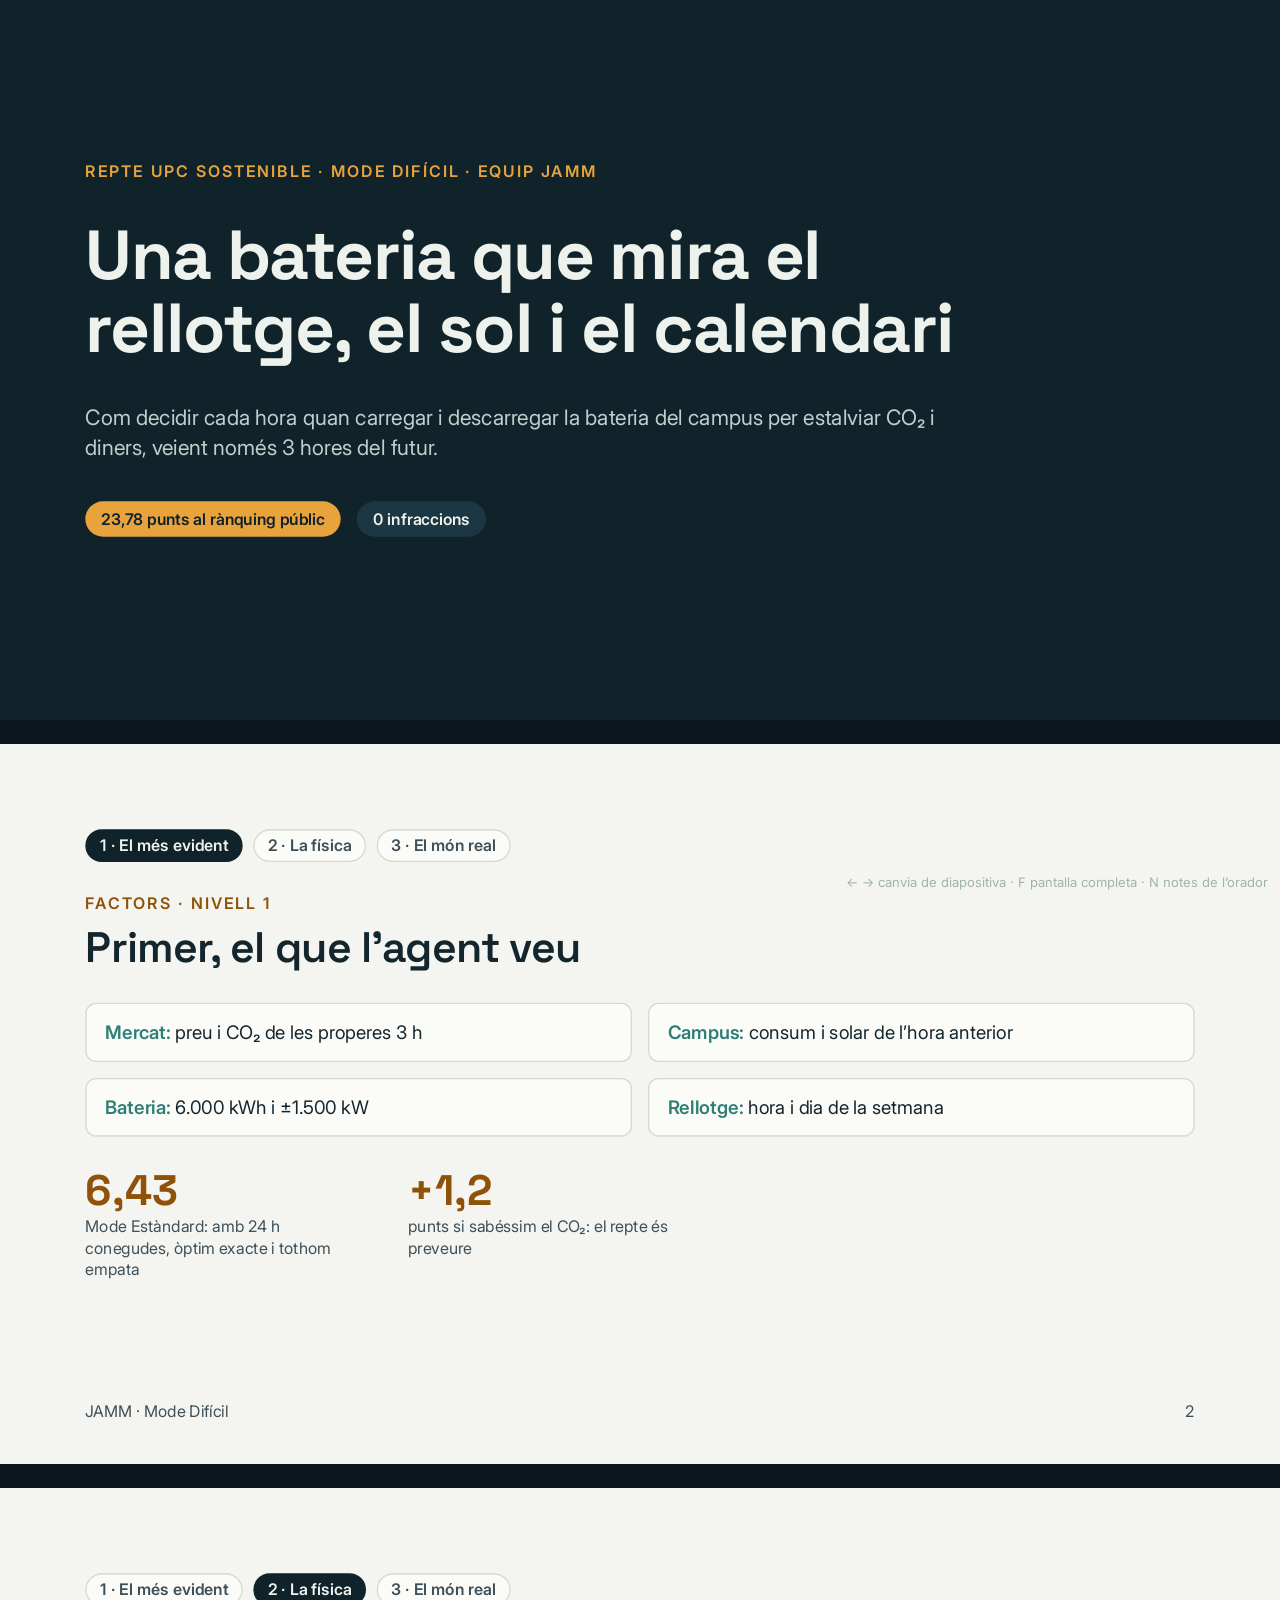
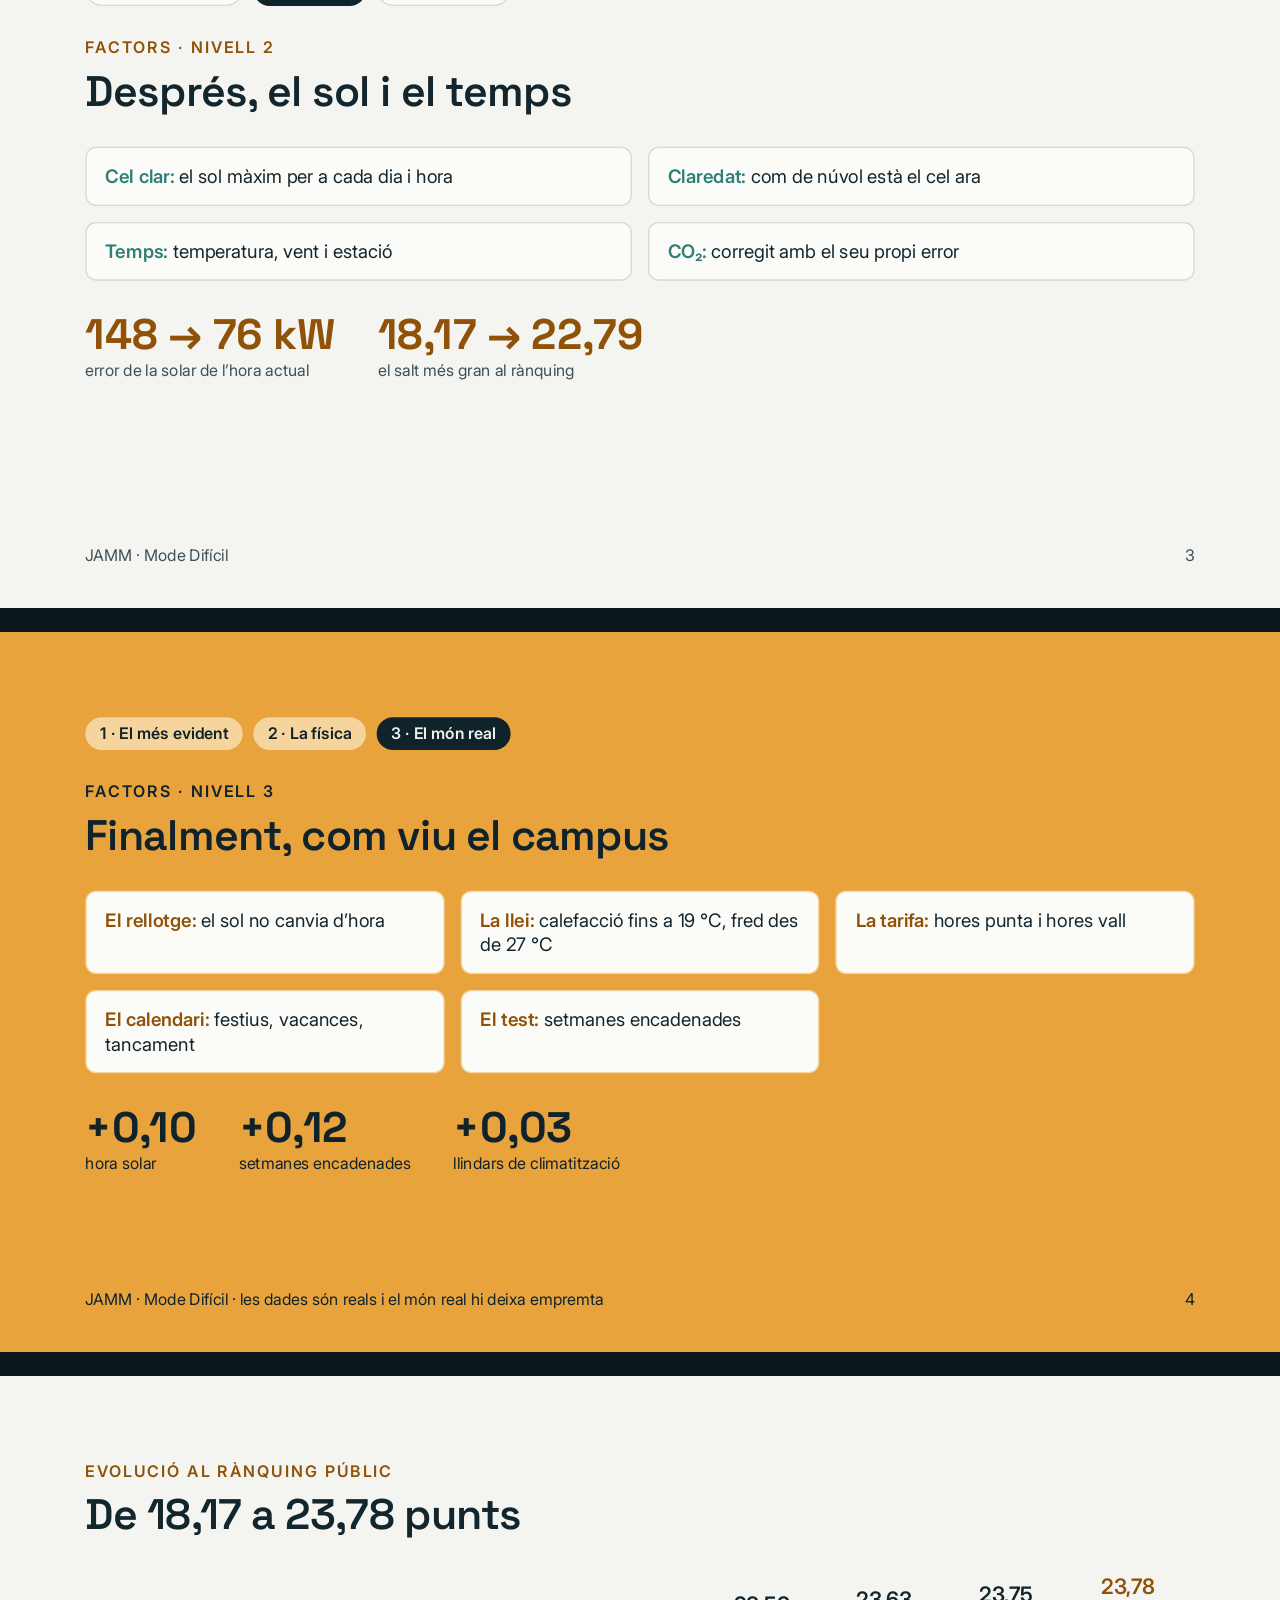
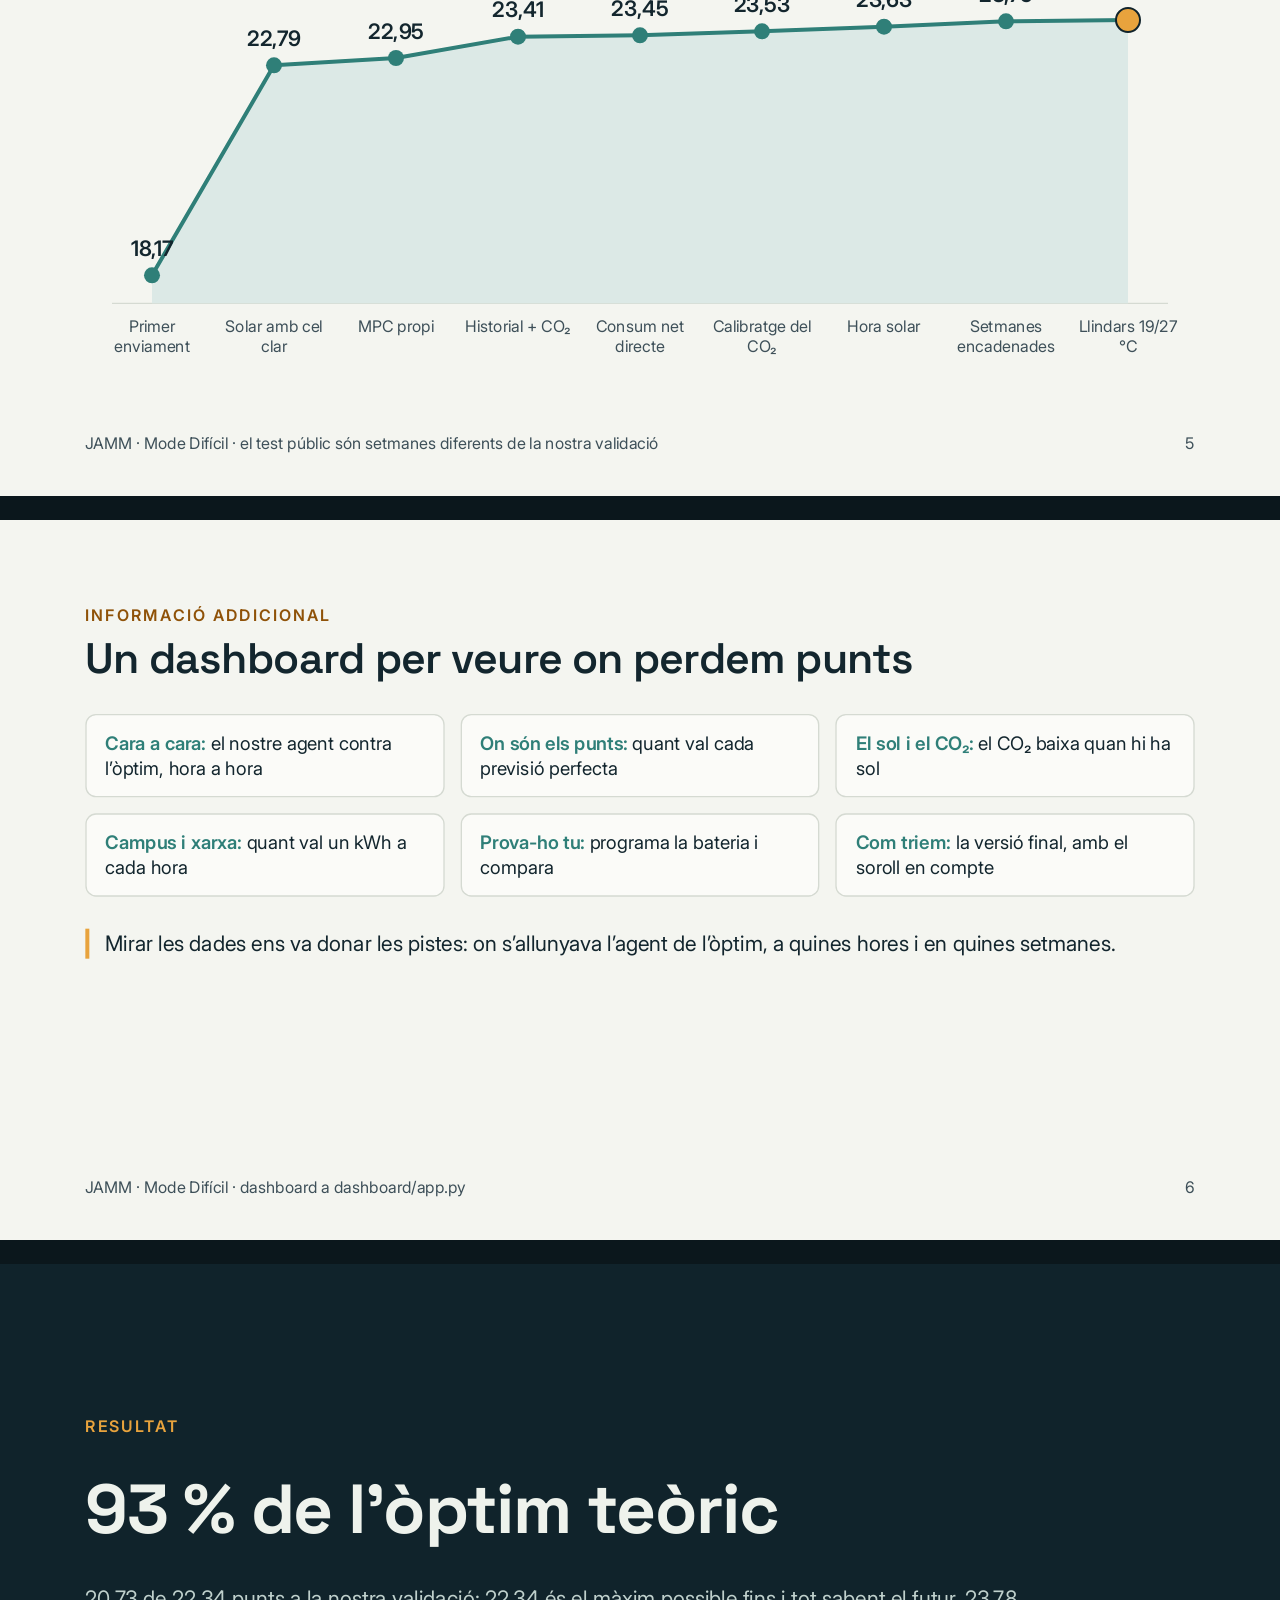
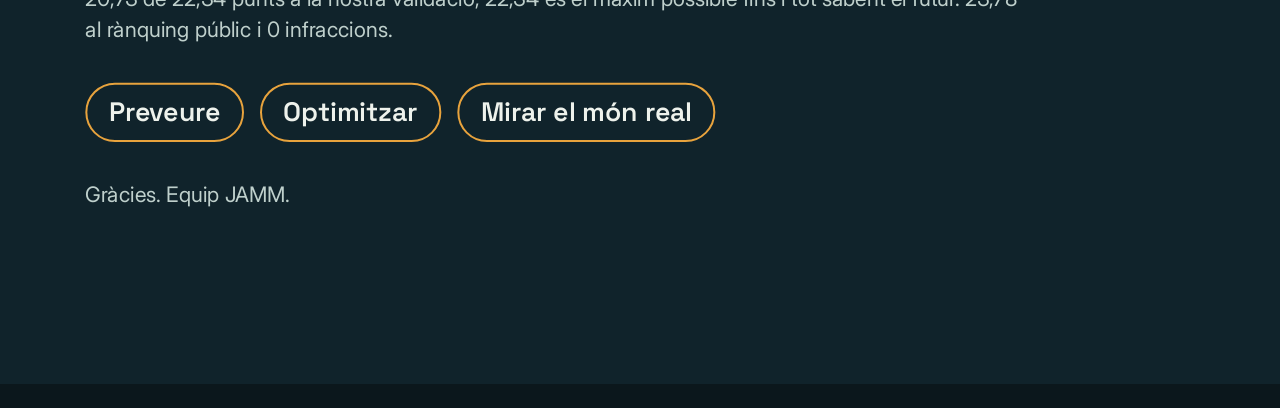
==== commit 093d01a8: "Presentació en català: diapositiva del dashboard (penúltima) Co-Authored-By: Claude Opus 5.5 <norepl" ====
--- a/docs/presentacio_JAMM_ca.html
+++ b/docs/presentacio_JAMM_ca.html
@@ -282,6 +282,28 @@
 <aside>Així ha evolucionat la nostra puntuació pública. El gran salt ve de preveure bé la solar amb un model físic de cel clar. Després, cada versió suma dècimes: començar amb historial, un CO₂ millor previst, el calibratge del CO₂, l’hora solar, planificar el salt entre les setmanes del test i, finalment, els llindars de climatització dels edificis públics. De 18,17 a 23,78.</aside>
 </section>
 
+<section id="dash">
+<div class="head">
+<p class="eyebrow">Informació addicional</p>
+<h2>Un dashboard per veure on perdem punts</h2>
+</div>
+<div class="chips three">
+<p class="chip in" style="--i:0;"><span class="ck">Cara a cara:</span> el nostre agent contra l’òptim, hora a hora</p>
+<p class="chip in" style="--i:1;"><span class="ck">On són els punts:</span> quant val cada previsió perfecta</p>
+<p class="chip in" style="--i:2;"><span class="ck">El sol i el CO₂:</span> el CO₂ baixa quan hi ha sol</p>
+<p class="chip in" style="--i:3;"><span class="ck">Campus i xarxa:</span> quant val un kWh a cada hora</p>
+<p class="chip in" style="--i:4;"><span class="ck">Prova-ho tu:</span> programa la bateria i compara</p>
+<p class="chip in" style="--i:5;"><span class="ck">Com triem:</span> la versió final, amb el soroll en compte</p>
+</div>
+<p class="loop">Mirar les dades ens va donar les pistes: on s’allunyava l’agent de l’òptim, a quines hores i en quines setmanes.</p>
+<div class="foot"><p class="ft">JAMM · Mode Difícil · dashboard a dashboard/app.py</p><div class="pg"></div></div>
+<aside>Com a informació addicional: no hem treballat a cegues. Hem fet un dashboard per visualitzar les dades i el comportament de l’agent, i d’allà han sortit moltes de les millores.
+
+Per exemple, posant el nostre agent cara a cara amb l’òptim vam veure que carregava de la xarxa de nit força més que l’òptim, i que perdíem més punts a les setmanes de primavera i de Nadal. La pestanya «On són els punts» ens va dir que el marge era al CO₂ i a l’hora actual. I veure com el CO₂ baixa quan hi ha sol ens va portar a treballar la relació entre el sol i el CO₂.
+
+També hi ha una pestanya per triar la versió final tenint en compte el soroll del rànquing públic, perquè la nota pública més alta no és necessàriament el millor model per al test privat.</aside>
+</section>
+
 <section id="cierre" class="dark" style="justify-content:center; gap:56px;">
 <p class="eyebrow">Resultat</p>
 <h1>93 % de l’òptim teòric</h1>
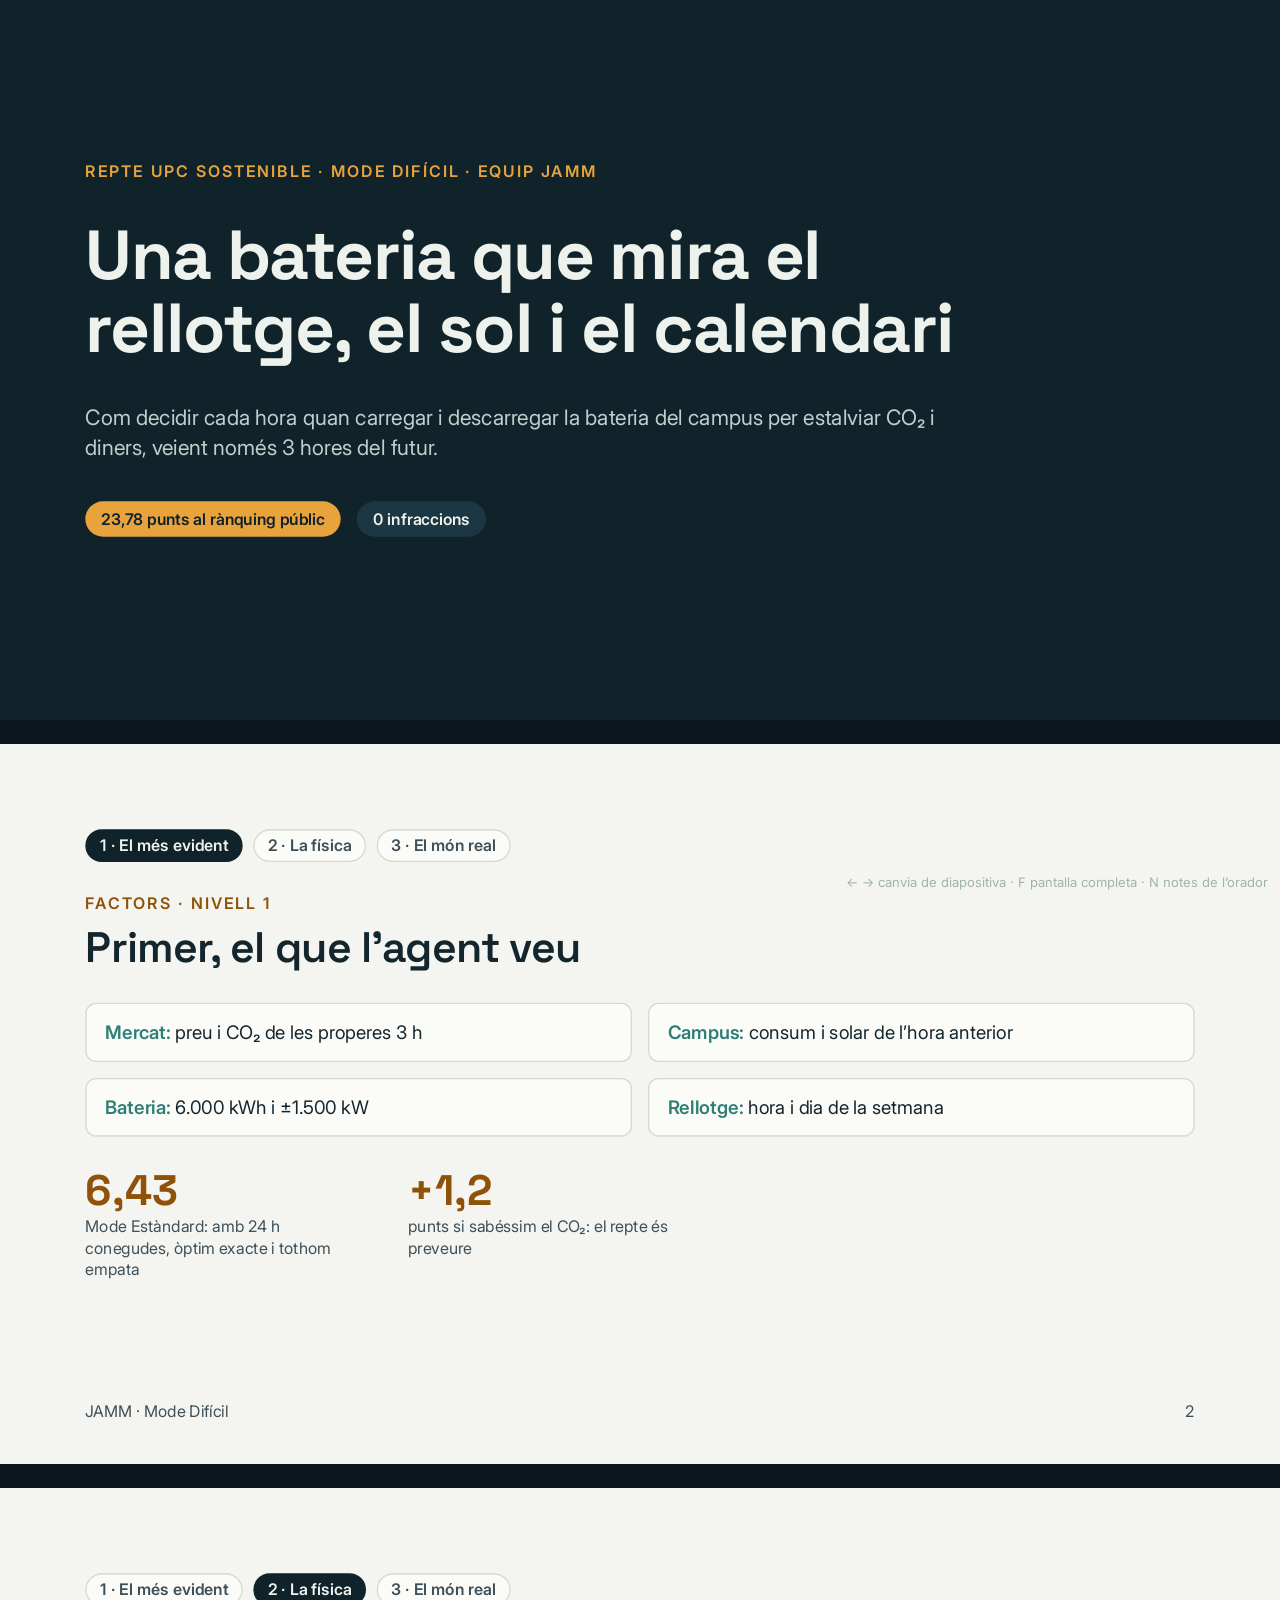
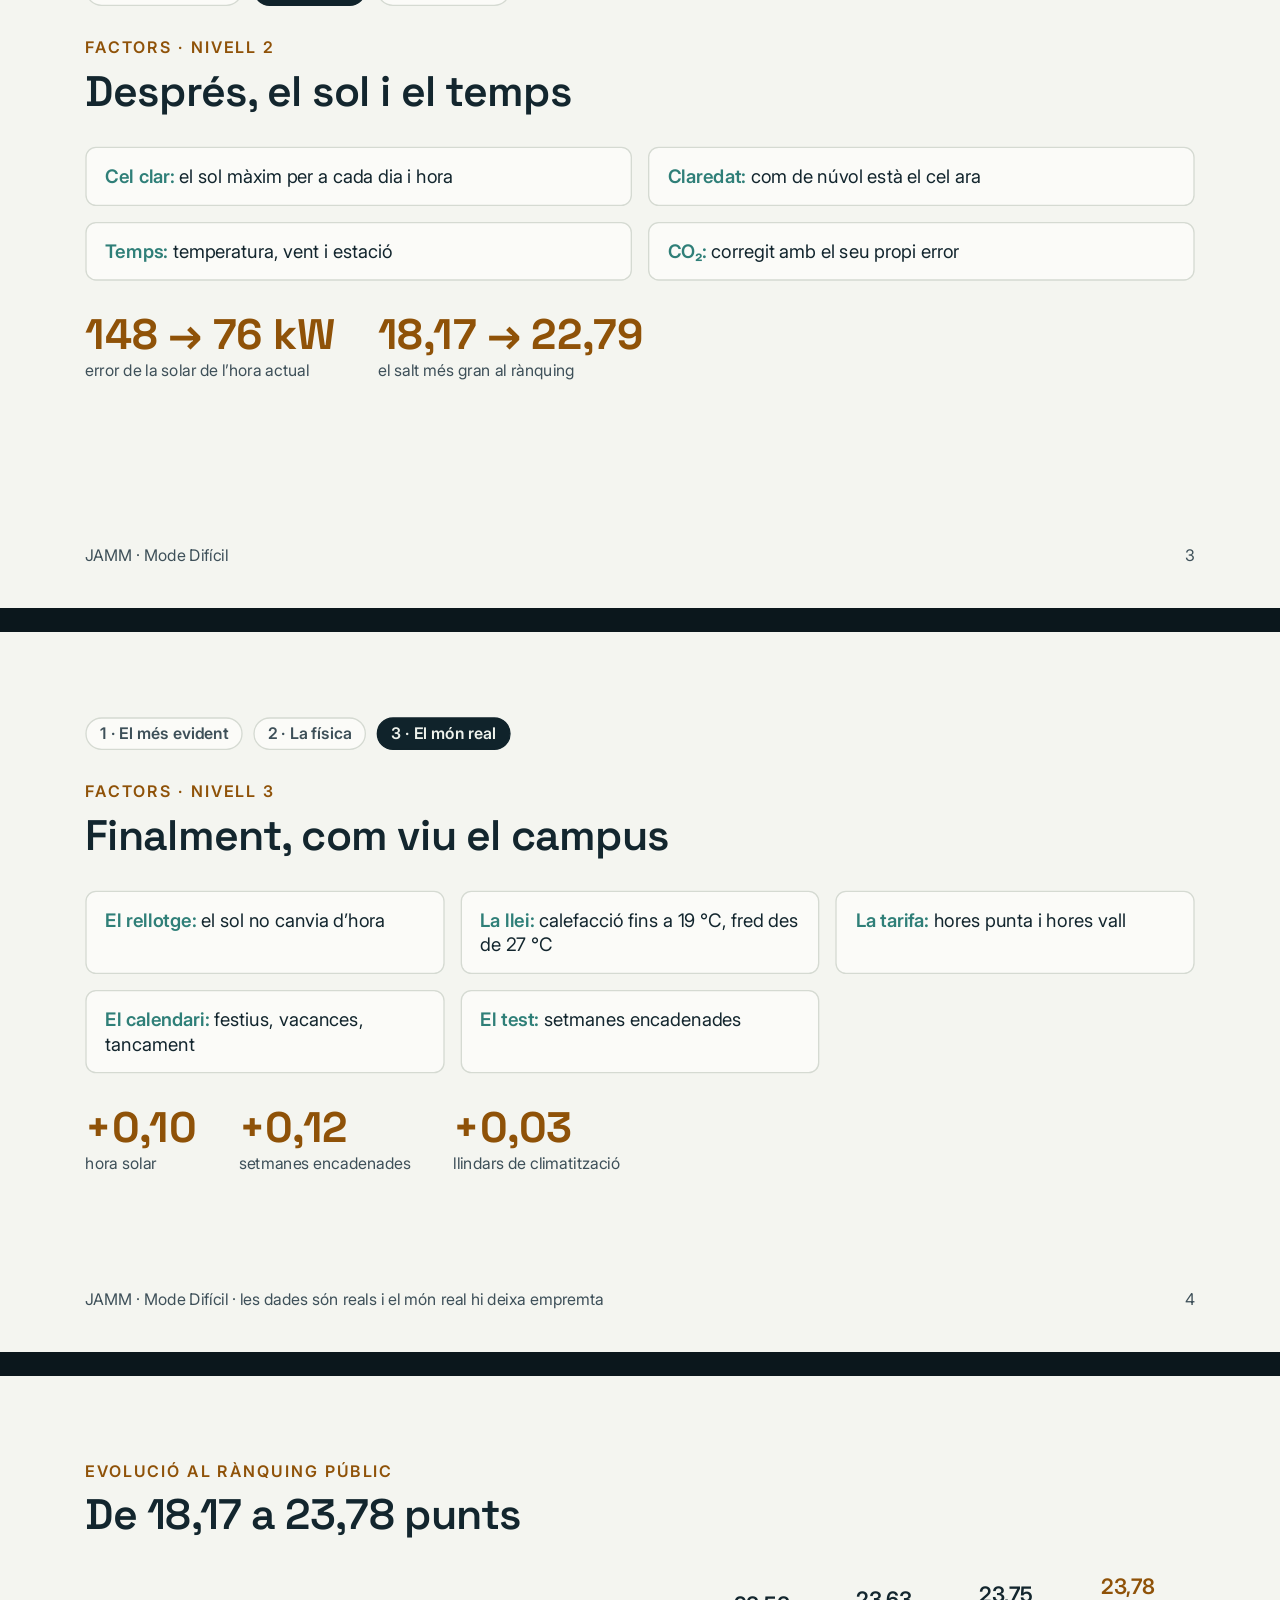
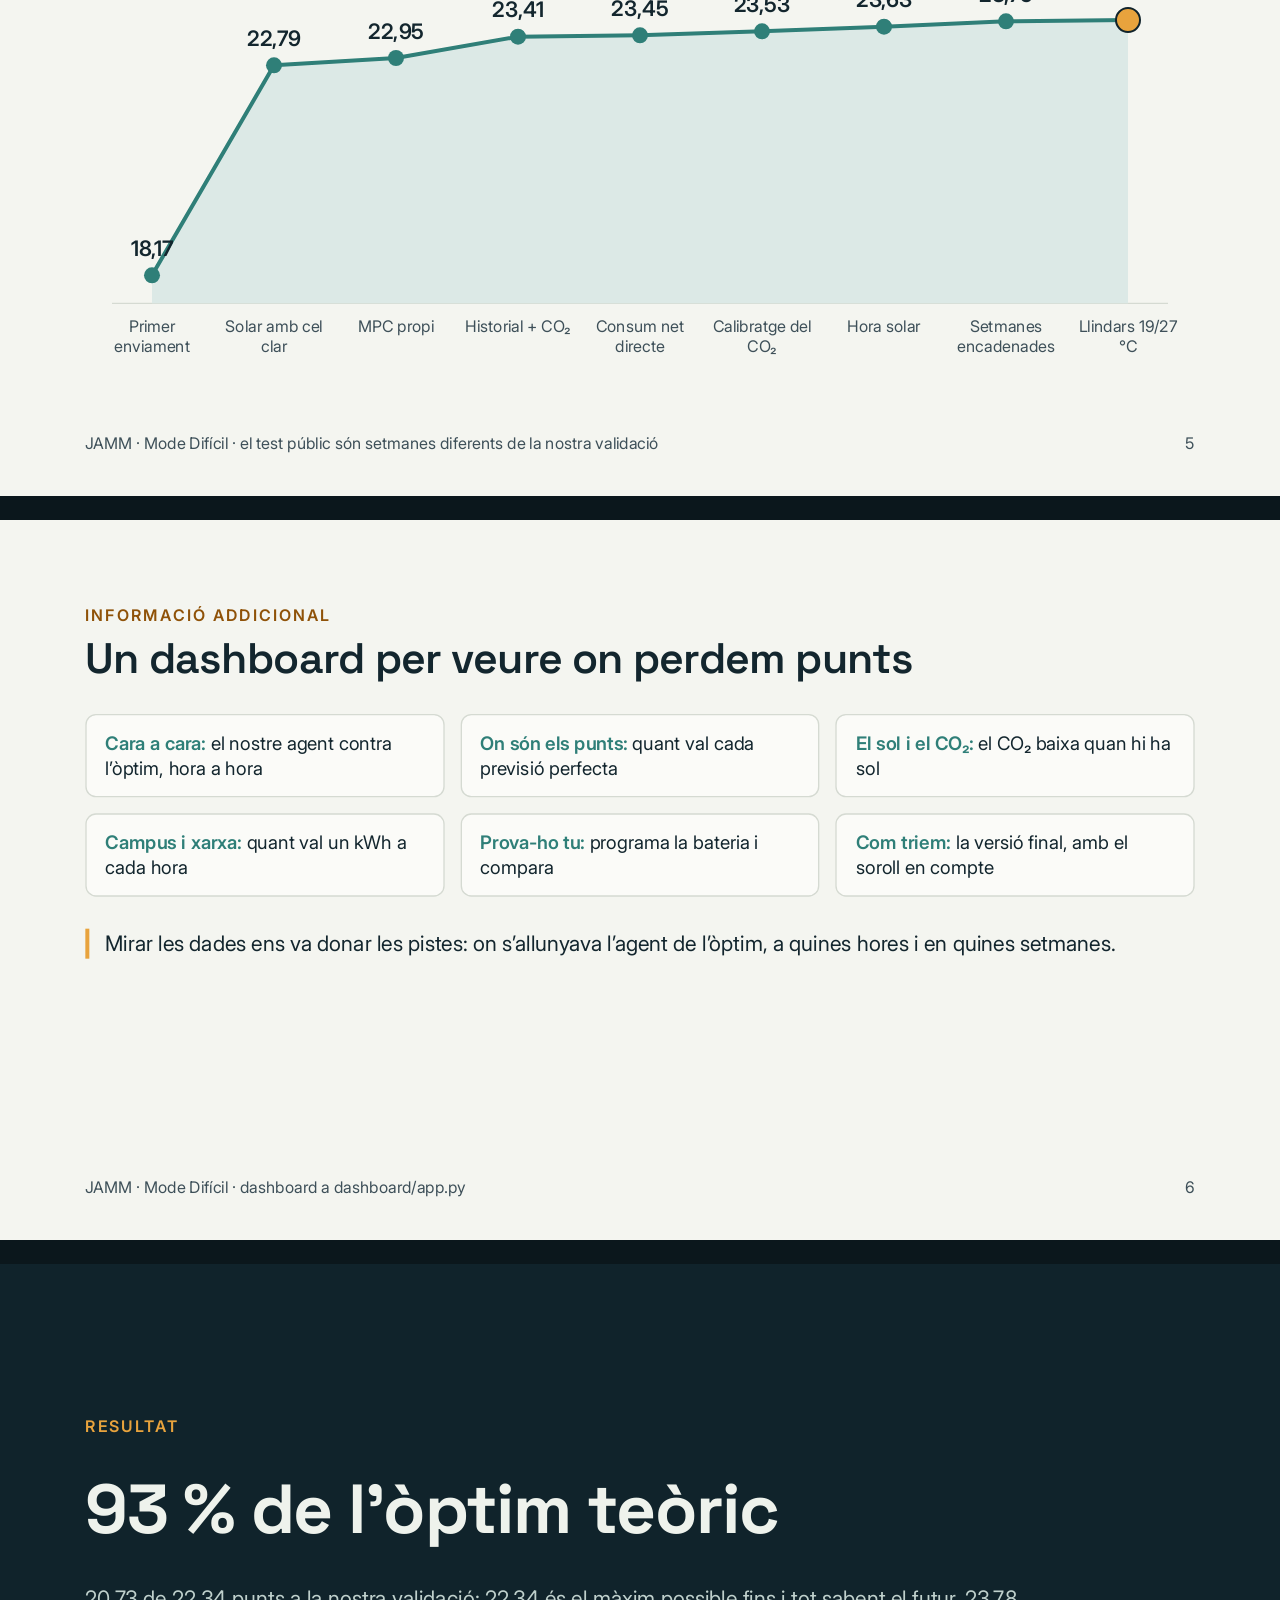
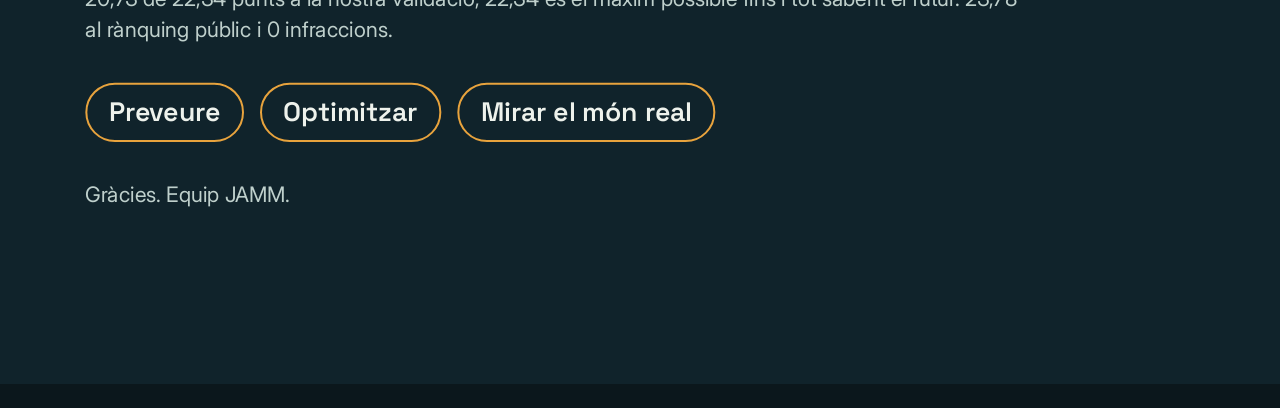
==== commit dcf4c214: "Presentació en català: diapositiva 4 amb el mateix estil que les altres Co-Authored-By: Claude Opus " ====
--- a/docs/presentacio_JAMM_ca.html
+++ b/docs/presentacio_JAMM_ca.html
@@ -209,7 +209,7 @@
 Una altra reflexió: el CO₂ de la xarxa també depèn del sol, però del de tota Espanya. Per això el corregim cada hora amb el seu propi error: comparem el que havíem previst fa tres hores amb el que ha passat de veritat. La lliçó: entendre el fenomen funciona millor que un model més complicat.</aside>
 </section>
 
-<section id="f3" class="accent">
+<section id="f3">
 <div class="steps"><p class="stp">1 · El més evident</p><p class="stp">2 · La física</p><p class="stp on">3 · El món real</p></div>
 <div class="head">
 <p class="eyebrow">Factors · nivell 3</p>
